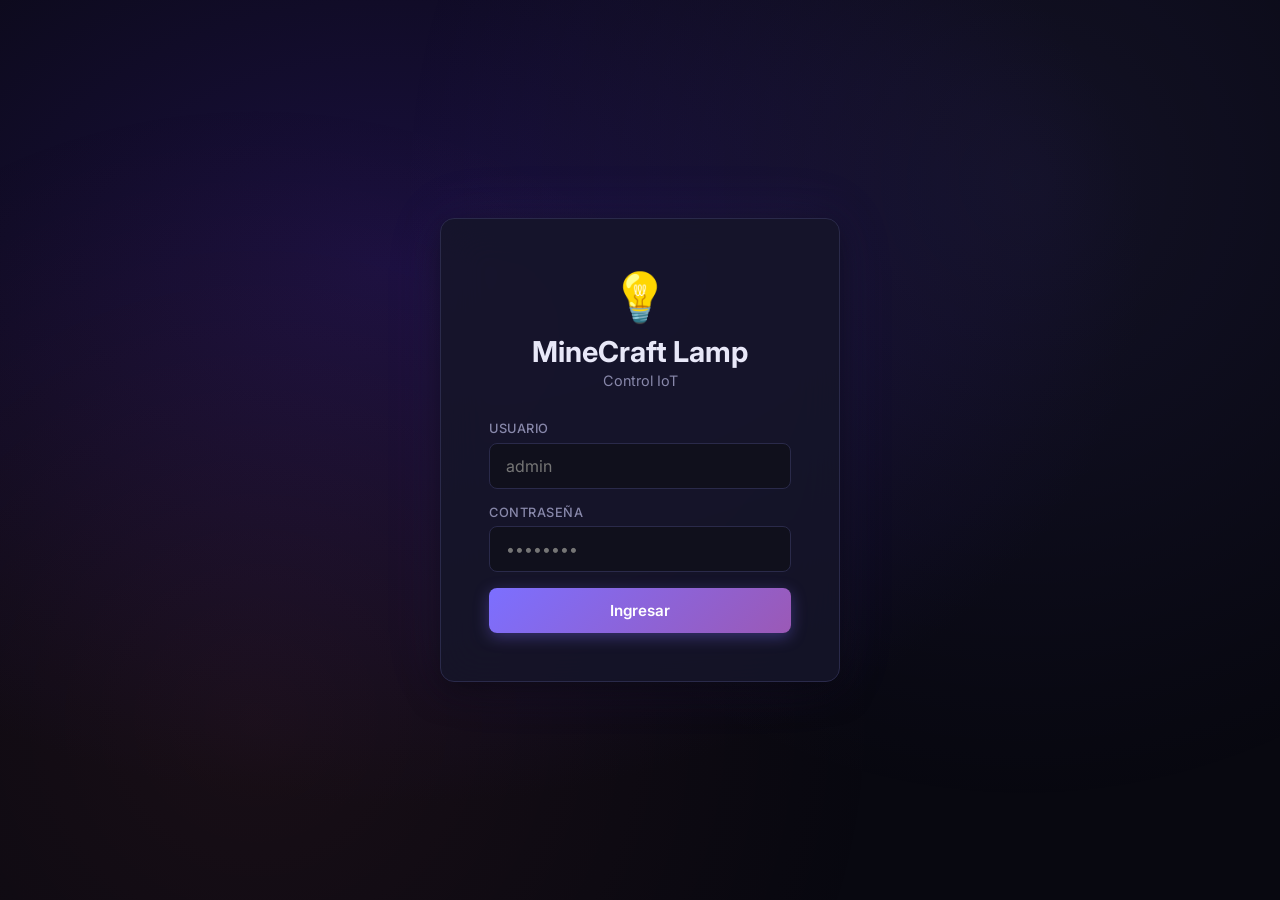
==== webapp/index.html @ 1961a870 "feat: initial commit - MineCraft Lamp v10 IoT system" ====
<!DOCTYPE html>
<html lang="es">
<head>
  <meta charset="UTF-8"/>
  <meta name="viewport" content="width=device-width, initial-scale=1.0, maximum-scale=1.0"/>
  <title>MineCraft Lamp — Control IoT</title>
  <meta name="description" content="Panel de control para lámparas IoT WiFi basadas en ESP32 con NeoPixel, PIR y RTC."/>
  <link rel="preconnect" href="https://fonts.googleapis.com"/>
  <link rel="stylesheet" href="https://fonts.googleapis.com/css2?family=Inter:wght@300;400;500;600;700&display=swap"/>
  <link rel="stylesheet" href="style.css"/>
</head>
<body>
  <!-- ── Notificación global ── -->
  <div id="toast" class="toast" aria-live="polite"></div>

  <!-- ── Vista: Login ── -->
  <div id="view-login" class="view active">
    <div class="login-bg"></div>
    <div class="login-card glass">
      <div class="login-logo">
        <div class="lamp-icon">💡</div>
        <h1>MineCraft Lamp</h1>
        <p class="subtitle">Control IoT</p>
      </div>
      <form id="form-login" autocomplete="off">
        <div class="field">
          <label for="login-user">Usuario</label>
          <input id="login-user" type="text" placeholder="admin" autocomplete="username" required/>
        </div>
        <div class="field">
          <label for="login-pass">Contraseña</label>
          <input id="login-pass" type="password" placeholder="••••••••" autocomplete="current-password" required/>
        </div>
        <div id="login-error" class="error-msg hidden"></div>
        <button id="btn-login" type="submit" class="btn btn-primary btn-full">
          <span class="btn-text">Ingresar</span>
          <span class="btn-spinner hidden">⟳</span>
        </button>
      </form>
    </div>
  </div>

  <!-- ── Vista: Lista de dispositivos ── -->
  <div id="view-devices" class="view">
    <header class="app-header">
      <h2>Mis Lámparas</h2>
      <div class="header-actions">
        <button id="btn-refresh" class="icon-btn" title="Actualizar">⟳</button>
        <button id="btn-logout" class="icon-btn" title="Salir">⏻</button>
      </div>
    </header>
    <main class="main-content">
      <div id="devices-loading" class="loading-state">
        <div class="spinner"></div><p>Cargando dispositivos…</p>
      </div>
      <div id="devices-empty" class="empty-state hidden">
        <div class="empty-icon">📡</div>
        <p>Sin dispositivos registrados.</p>
        <small>Enciende un ESP32 en la red bootstrap.</small>
      </div>
      <div id="devices-list" class="devices-grid"></div>
    </main>
  </div>

  <!-- ── Vista: Detalle dispositivo ── -->
  <div id="view-detail" class="view">
    <header class="app-header">
      <button id="btn-back" class="icon-btn">←</button>
      <h2 id="detail-title">Dispositivo</h2>
      <div id="detail-status-badge" class="status-badge">—</div>
    </header>
    <main class="main-content detail-main">

      <!-- Sección: Información ──────────────────────── -->
      <section class="card">
        <div class="card-header" data-toggle="info-body">
          <h3>📋 Información</h3><span class="toggle-icon">▼</span>
        </div>
        <div id="info-body" class="card-body">
          <div class="info-grid">
            <div class="info-item"><span class="info-label">MAC</span><span id="d-mac" class="info-value mono">—</span></div>
            <div class="info-item"><span class="info-label">Red WiFi</span><span id="d-ssid" class="info-value">—</span></div>
            <div class="info-item"><span class="info-label">Firmware</span><span id="d-fw" class="info-value mono">—</span></div>
            <div class="info-item"><span class="info-label">Último contacto</span><span id="d-lastseen" class="info-value">—</span></div>
            <div class="info-item"><span class="info-label">IP</span><span id="d-ip" class="info-value mono">—</span></div>
            <div class="info-item"><span class="info-label">Error WiFi</span><span id="d-wifierr" class="info-value text-warn">—</span></div>
          </div>
          <div id="d-offline-warn" class="warn-banner hidden">
            ⚠️ El dispositivo está offline. Seguirá operando localmente pero no registrará eventos.
          </div>
        </div>
      </section>

      <!-- Sección: WiFi ─────────────────────────────── -->
      <section class="card">
        <div class="card-header" data-toggle="wifi-body">
          <h3>📡 Configurar WiFi</h3><span class="toggle-icon">▼</span>
        </div>
        <div id="wifi-body" class="card-body">
          <div id="wifi-no-scan" class="info-msg hidden">Sin escaneo disponible. El dispositivo debe estar online.</div>
          <div id="wifi-scan-list" class="scan-list"></div>
          <div id="wifi-form" class="hidden">
            <div class="field">
              <label>Red seleccionada</label>
              <div id="selected-ssid" class="selected-network">—</div>
            </div>
            <div class="field">
              <label for="wifi-pass">Contraseña</label>
              <input id="wifi-pass" type="password" placeholder="Contraseña de la red"/>
            </div>
            <div id="wifi-status-msg" class="status-msg hidden"></div>
            <div class="btn-row">
              <button id="btn-wifi-cancel" class="btn btn-ghost">Cancelar</button>
              <button id="btn-wifi-save" class="btn btn-primary">Aplicar</button>
            </div>
          </div>
        </div>
      </section>

      <!-- Sección: Control manual ─────────────────── -->
      <section class="card">
        <div class="card-header" data-toggle="control-body">
          <h3>💡 Control Manual</h3><span class="toggle-icon">▼</span>
        </div>
        <div id="control-body" class="card-body">
          <div class="control-row">
            <span class="control-label">Encendido</span>
            <label class="toggle-switch">
              <input id="ctrl-power" type="checkbox"/>
              <span class="slider"></span>
            </label>
          </div>
          <div class="field">
            <label for="ctrl-color">Color</label>
            <div class="color-row">
              <input id="ctrl-color" type="color" value="#ffffff" class="color-picker"/>
              <span id="ctrl-color-hex" class="color-hex">#FFFFFF</span>
            </div>
          </div>
          <button id="btn-control-save" class="btn btn-primary btn-full">Guardar control</button>
        </div>
      </section>

      <!-- Sección: Movimiento PIR ─────────────────── -->
      <section class="card">
        <div class="card-header" data-toggle="motion-body">
          <h3>👁️ Reacción al Movimiento</h3><span class="toggle-icon">▼</span>
        </div>
        <div id="motion-body" class="card-body">
          <div class="radio-group">
            <label class="radio-option">
              <input type="radio" name="motion-mode" value="BLINK" id="motion-blink"/>
              <span class="radio-label">Parpadear (BLINK)</span>
            </label>
            <label class="radio-option">
              <input type="radio" name="motion-mode" value="NO_BLINK" id="motion-noblink" checked/>
              <span class="radio-label">Sin efecto (NO_BLINK)</span>
            </label>
          </div>
          <div id="blink-seconds-row" class="field hidden">
            <label for="motion-secs">Segundos de parpadeo</label>
            <input id="motion-secs" type="number" min="1" max="60" value="5" placeholder="ej. 5"/>
          </div>
          <button id="btn-motion-save" class="btn btn-primary btn-full">Guardar movimiento</button>
        </div>
      </section>

      <!-- Sección: Horario ────────────────────────── -->
      <section class="card">
        <div class="card-header" data-toggle="sched-body">
          <h3>🕐 Programación Horaria</h3><span class="toggle-icon">▼</span>
        </div>
        <div id="sched-body" class="card-body">
          <div class="control-row">
            <span class="control-label">Horario activo</span>
            <label class="toggle-switch">
              <input id="sched-enabled" type="checkbox"/>
              <span class="slider"></span>
            </label>
          </div>
          <div id="sched-fields" class="hidden">
            <div class="time-row">
              <div class="field">
                <label for="sched-start">Hora inicio</label>
                <input id="sched-start" type="time"/>
              </div>
              <div class="field">
                <label for="sched-end">Hora fin</label>
                <input id="sched-end" type="time"/>
              </div>
            </div>
            <div class="field">
              <label for="sched-color">Color programado</label>
              <div class="color-row">
                <input id="sched-color" type="color" value="#ff6b00" class="color-picker"/>
                <span id="sched-color-hex" class="color-hex">#FF6B00</span>
              </div>
            </div>
          </div>
          <div id="sched-summary" class="sched-summary hidden"></div>
          <button id="btn-sched-save" class="btn btn-primary btn-full">Guardar horario</button>
        </div>
      </section>

      <!-- Sección: Últimos eventos ─────────────────── -->
      <section class="card">
        <div class="card-header" data-toggle="logs-body">
          <h3>📊 Últimos Eventos</h3><span class="toggle-icon">▼</span>
        </div>
        <div id="logs-body" class="card-body collapsed">
          <button id="btn-load-logs" class="btn btn-ghost btn-full">Cargar eventos</button>
          <div id="logs-list" class="logs-list hidden"></div>
        </div>
      </section>

    </main>
  </div>

  <script src="config.js"></script>
  <script src="api.js"></script>
  <script src="app.js"></script>
</body>
</html>
---- webapp/style.css ----
/* ============================================================
   style.css — Diseño dark mobile-first premium
   IoT Lámpara WiFi v10
   ============================================================ */

/* ── Variables ─────────────────────────────────────────────── */
:root {
  --bg:         #080810;
  --surface:    #10101c;
  --card:       #16162a;
  --card-hover: #1e1e38;
  --border:     #2a2a4a;
  --primary:    #7c6fff;
  --primary-glow:#7c6fff44;
  --accent:     #ff6b6b;
  --online:     #00d4aa;
  --offline:    #ff4757;
  --warn:       #ffa502;
  --text:       #e8e8f8;
  --muted:      #8888aa;
  --radius:     14px;
  --radius-sm:  8px;
  --shadow:     0 8px 32px rgba(0,0,0,0.5);
  --transition: 0.2s ease;
  --font:       'Inter', -apple-system, sans-serif;
}

/* ── Reset & Base ───────────────────────────────────────────── */
*, *::before, *::after { box-sizing: border-box; margin: 0; padding: 0; }
html { font-size: 16px; -webkit-text-size-adjust: 100%; }
body {
  font-family: var(--font);
  background:  var(--bg);
  color:       var(--text);
  min-height:  100dvh;
  overflow-x:  hidden;
}
input, button, select { font-family: inherit; font-size: 1rem; }
a { color: var(--primary); }

/* ── Vistas SPA ─────────────────────────────────────────────── */
.view { display: none; min-height: 100dvh; flex-direction: column; }
.view.active { display: flex; }

/* ── Login ──────────────────────────────────────────────────── */
#view-login {
  align-items: center; justify-content: center;
  padding: 1.5rem;
  background: radial-gradient(ellipse at 30% 30%, #1a1040 0%, var(--bg) 60%);
}
.login-bg {
  position: fixed; inset: 0; z-index: 0;
  background:
    radial-gradient(circle at 80% 20%, #7c6fff18 0%, transparent 50%),
    radial-gradient(circle at 20% 80%, #ff6b6b12 0%, transparent 50%);
  pointer-events: none;
}
.login-card {
  position: relative; z-index: 1;
  width: 100%; max-width: 400px;
  padding: 2.5rem 2rem;
  border-radius: var(--radius);
}
.glass {
  background: rgba(22, 22, 42, 0.85);
  border: 1px solid var(--border);
  backdrop-filter: blur(20px);
  box-shadow: var(--shadow), 0 0 60px rgba(124,111,255,0.1);
}
.login-logo { text-align: center; margin-bottom: 2rem; }
.lamp-icon { font-size: 3rem; animation: pulse-glow 3s ease-in-out infinite; }
@keyframes pulse-glow {
  0%,100% { filter: drop-shadow(0 0 8px rgba(255,200,0,0.4)); }
  50%      { filter: drop-shadow(0 0 20px rgba(255,200,0,0.8)); }
}
.login-logo h1 { font-size: 1.8rem; font-weight: 700; margin-top: .5rem; }
.login-logo .subtitle { color: var(--muted); font-size: .9rem; margin-top: .2rem; }

/* ── Header ─────────────────────────────────────────────────── */
.app-header {
  display: flex; align-items: center; gap: .75rem;
  padding: 1rem 1.25rem;
  background: rgba(16,16,28,0.95);
  border-bottom: 1px solid var(--border);
  position: sticky; top: 0; z-index: 100;
  backdrop-filter: blur(10px);
}
.app-header h2 { flex: 1; font-size: 1.15rem; font-weight: 600; }
.header-actions { display: flex; gap: .5rem; }

/* ── Main content ───────────────────────────────────────────── */
.main-content { padding: 1rem; flex: 1; max-width: 680px; margin: 0 auto; width: 100%; }
.detail-main   { display: flex; flex-direction: column; gap: .75rem; padding-bottom: 2rem; }

/* ── Campos de formulario ───────────────────────────────────── */
.field { margin-bottom: 1rem; }
.field label { display: block; font-size: .8rem; font-weight: 500; color: var(--muted); margin-bottom: .4rem; text-transform: uppercase; letter-spacing: .04em; }
input[type="text"], input[type="password"], input[type="number"], input[type="time"] {
  width: 100%; padding: .75rem 1rem;
  background: var(--surface); border: 1px solid var(--border);
  border-radius: var(--radius-sm); color: var(--text);
  transition: border-color var(--transition), box-shadow var(--transition);
}
input:focus {
  outline: none; border-color: var(--primary);
  box-shadow: 0 0 0 3px var(--primary-glow);
}

/* ── Color picker ───────────────────────────────────────────── */
.color-row { display: flex; align-items: center; gap: .75rem; }
input[type="color"].color-picker {
  width: 3rem; height: 3rem; padding: .25rem;
  border-radius: var(--radius-sm); border: 1px solid var(--border);
  background: var(--surface); cursor: pointer;
}
.color-hex { font-family: monospace; color: var(--muted); font-size: .9rem; }

/* ── Botones ────────────────────────────────────────────────── */
.btn {
  display: inline-flex; align-items: center; justify-content: center; gap: .5rem;
  padding: .8rem 1.5rem; border-radius: var(--radius-sm);
  font-weight: 600; font-size: .95rem; cursor: pointer;
  border: none; transition: all var(--transition);
}
.btn-primary {
  background: linear-gradient(135deg, var(--primary), #9b59b6);
  color: #fff; box-shadow: 0 4px 15px rgba(124,111,255,0.35);
}
.btn-primary:hover { transform: translateY(-1px); box-shadow: 0 6px 20px rgba(124,111,255,0.5); }
.btn-primary:active { transform: translateY(0); }
.btn-ghost { background: transparent; color: var(--muted); border: 1px solid var(--border); }
.btn-ghost:hover { background: var(--card); color: var(--text); }
.btn-full { width: 100%; }
.btn-row  { display: flex; gap: .5rem; }
.btn-row .btn { flex: 1; }
.btn:disabled { opacity: .5; cursor: not-allowed; transform: none !important; }

.icon-btn {
  width: 2.25rem; height: 2.25rem; border-radius: 50%;
  background: var(--card); border: 1px solid var(--border);
  color: var(--text); cursor: pointer; font-size: 1.1rem;
  display: inline-flex; align-items: center; justify-content: center;
  transition: all var(--transition);
}
.icon-btn:hover { background: var(--card-hover); border-color: var(--primary); }

/* ── Toggle switch ──────────────────────────────────────────── */
.toggle-switch { position: relative; display: inline-block; width: 3rem; height: 1.6rem; }
.toggle-switch input { opacity: 0; width: 0; height: 0; }
.slider {
  position: absolute; inset: 0; background: var(--border);
  border-radius: 2rem; cursor: pointer; transition: background var(--transition);
}
.slider::before {
  content: ''; position: absolute;
  width: 1.2rem; height: 1.2rem; left: .2rem; top: .2rem;
  background: #fff; border-radius: 50%;
  transition: transform var(--transition);
}
.toggle-switch input:checked + .slider { background: var(--primary); }
.toggle-switch input:checked + .slider::before { transform: translateX(1.4rem); }
.control-row { display: flex; align-items: center; justify-content: space-between; margin-bottom: 1rem; }
.control-label { font-weight: 500; }

/* ── Cards ──────────────────────────────────────────────────── */
.card {
  background: var(--card); border: 1px solid var(--border);
  border-radius: var(--radius); overflow: hidden;
  transition: box-shadow var(--transition);
}
.card:hover { box-shadow: 0 4px 20px rgba(124,111,255,0.08); }
.card-header {
  display: flex; align-items: center; justify-content: space-between;
  padding: 1rem 1.25rem; cursor: pointer;
  user-select: none;
  transition: background var(--transition);
}
.card-header:hover { background: var(--card-hover); }
.card-header h3 { font-size: 1rem; font-weight: 600; }
.toggle-icon { color: var(--muted); transition: transform var(--transition); font-size: .8rem; }
.card-header.open .toggle-icon { transform: rotate(180deg); }
.card-body { padding: 1.25rem; border-top: 1px solid var(--border); }
.card-body.collapsed { display: none; }

/* ── Device grid (lista) ────────────────────────────────────── */
.devices-grid { display: flex; flex-direction: column; gap: .75rem; }
.device-card {
  background: var(--card); border: 1px solid var(--border);
  border-radius: var(--radius); padding: 1.25rem;
  cursor: pointer; transition: all var(--transition);
  display: flex; align-items: center; gap: 1rem;
}
.device-card:hover { background: var(--card-hover); border-color: var(--primary); transform: translateY(-1px); box-shadow: 0 4px 20px rgba(124,111,255,0.12); }
.device-led {
  width: 2.5rem; height: 2.5rem; border-radius: 50%;
  display: flex; align-items: center; justify-content: center; font-size: 1.2rem;
  flex-shrink: 0;
}
.device-led.on  { background: rgba(255,200,0,0.2); box-shadow: 0 0 12px rgba(255,200,0,0.5); }
.device-led.off { background: rgba(136,136,170,0.1); }
.device-info { flex: 1; min-width: 0; }
.device-name { font-weight: 600; font-size: 1rem; white-space: nowrap; overflow: hidden; text-overflow: ellipsis; }
.device-mac  { font-family: monospace; font-size: .75rem; color: var(--muted); margin-top: .15rem; }
.device-meta { font-size: .8rem; color: var(--muted); margin-top: .2rem; }

/* ── Status badges ──────────────────────────────────────────── */
.status-badge, .status-pill {
  display: inline-flex; align-items: center; gap: .35rem;
  padding: .3rem .75rem; border-radius: 2rem; font-size: .78rem; font-weight: 600;
}
.status-badge.online, .status-pill.online { background: rgba(0,212,170,0.15); color: var(--online); }
.status-badge.offline,.status-pill.offline{ background: rgba(255,71,87,0.15);  color: var(--offline); }
.status-badge.pending                      { background: rgba(255,165,2,0.15);  color: var(--warn); }
.status-badge::before, .status-pill::before { content: '●'; }

/* ── Info grid (detalle) ────────────────────────────────────── */
.info-grid { display: grid; grid-template-columns: repeat(2, 1fr); gap: .75rem; }
.info-item { display: flex; flex-direction: column; gap: .25rem; }
.info-label { font-size: .72rem; text-transform: uppercase; letter-spacing: .04em; color: var(--muted); font-weight: 500; }
.info-value { font-size: .9rem; word-break: break-all; }
.info-value.mono { font-family: monospace; }
.text-warn { color: var(--warn); }

/* ── Warn banner ────────────────────────────────────────────── */
.warn-banner {
  margin-top: .75rem; padding: .75rem 1rem;
  background: rgba(255,165,2,0.1); border: 1px solid rgba(255,165,2,0.3);
  border-radius: var(--radius-sm); font-size: .85rem; color: var(--warn);
}

/* ── WiFi scan list ─────────────────────────────────────────── */
.scan-list { display: flex; flex-direction: column; gap: .5rem; margin-bottom: .75rem; }
.scan-item {
  display: flex; align-items: center; gap: .75rem; padding: .75rem 1rem;
  background: var(--surface); border: 1px solid var(--border); border-radius: var(--radius-sm);
  cursor: pointer; transition: all var(--transition);
}
.scan-item:hover, .scan-item.selected { background: var(--card-hover); border-color: var(--primary); }
.scan-item.selected { box-shadow: inset 3px 0 0 var(--primary); }
.scan-ssid  { flex: 1; font-weight: 500; font-size: .95rem; }
.scan-rssi  { font-size: .8rem; color: var(--muted); white-space: nowrap; }
.signal-bars { display: flex; align-items: flex-end; gap: 2px; height: 16px; }
.signal-bar  { width: 4px; background: var(--border); border-radius: 2px; }
.signal-bar.lit { background: var(--primary); }

/* ── Radio options ──────────────────────────────────────────── */
.radio-group { display: flex; flex-direction: column; gap: .5rem; margin-bottom: 1rem; }
.radio-option { display: flex; align-items: center; gap: .75rem; padding: .75rem 1rem; background: var(--surface); border: 1px solid var(--border); border-radius: var(--radius-sm); cursor: pointer; transition: all var(--transition); }
.radio-option:hover { border-color: var(--primary); background: var(--card-hover); }
.radio-option input[type="radio"] { accent-color: var(--primary); width: 1rem; height: 1rem; }

/* ── Time row ───────────────────────────────────────────────── */
.time-row { display: grid; grid-template-columns: 1fr 1fr; gap: .75rem; }

/* ── Schedule summary ───────────────────────────────────────── */
.sched-summary {
  margin-bottom: 1rem; padding: .75rem 1rem;
  background: rgba(124,111,255,0.1); border: 1px solid rgba(124,111,255,0.3);
  border-radius: var(--radius-sm); font-size: .85rem; color: var(--primary);
}

/* ── Status messages ────────────────────────────────────────── */
.status-msg { padding: .6rem .9rem; border-radius: var(--radius-sm); font-size: .85rem; margin-bottom: .75rem; }
.status-msg.success { background: rgba(0,212,170,0.12); color: var(--online); border: 1px solid rgba(0,212,170,0.3); }
.status-msg.error   { background: rgba(255,71,87,0.12);  color: var(--offline); border: 1px solid rgba(255,71,87,0.3); }
.status-msg.pending { background: rgba(255,165,2,0.12);  color: var(--warn);    border: 1px solid rgba(255,165,2,0.3); }
.info-msg { padding: .6rem .9rem; border-radius: var(--radius-sm); background: var(--surface); color: var(--muted); font-size: .85rem; }
.error-msg { padding: .6rem .9rem; border-radius: var(--radius-sm); background: rgba(255,71,87,0.12); color: var(--offline); border: 1px solid rgba(255,71,87,0.3); font-size: .85rem; margin-bottom: .75rem; }

/* ── Logs ───────────────────────────────────────────────────── */
.logs-list { display: flex; flex-direction: column; gap: .4rem; margin-top: .75rem; }
.log-item {
  display: flex; gap: .75rem; align-items: flex-start;
  padding: .6rem .9rem; background: var(--surface);
  border-radius: var(--radius-sm); border-left: 3px solid var(--border);
  font-size: .82rem;
}
.log-item.MOTION_DETECTED  { border-left-color: var(--warn);    }
.log-item.DEVICE_ONLINE    { border-left-color: var(--online);  }
.log-item.DEVICE_OFFLINE   { border-left-color: var(--offline); }
.log-item.WIFI_CONNECTED   { border-left-color: var(--online);  }
.log-item.WIFI_FAILED      { border-left-color: var(--offline); }
.log-item.WATCHDOG_RESTART { border-left-color: var(--accent);  }
.log-ts    { color: var(--muted); white-space: nowrap; font-family: monospace; font-size: .78rem; }
.log-type  { font-weight: 600; }
.log-value { color: var(--muted); }

/* ── Selected network ───────────────────────────────────────── */
.selected-network {
  padding: .5rem .75rem; background: var(--surface);
  border: 1px solid var(--border); border-radius: var(--radius-sm);
  font-family: monospace; font-size: .9rem;
}

/* ── States ─────────────────────────────────────────────────── */
.loading-state, .empty-state {
  display: flex; flex-direction: column; align-items: center; justify-content: center;
  gap: .75rem; padding: 4rem 1.5rem; color: var(--muted); text-align: center;
}
.empty-icon { font-size: 3rem; }
.spinner {
  width: 2rem; height: 2rem; border: 3px solid var(--border);
  border-top-color: var(--primary); border-radius: 50%;
  animation: spin 0.7s linear infinite;
}
@keyframes spin { to { transform: rotate(360deg); } }

/* ── Toast ──────────────────────────────────────────────────── */
.toast {
  position: fixed; bottom: 1.5rem; left: 50%; transform: translateX(-50%) translateY(120%);
  background: var(--card); border: 1px solid var(--border);
  color: var(--text); padding: .75rem 1.5rem; border-radius: 2rem;
  font-size: .9rem; font-weight: 500; white-space: nowrap;
  box-shadow: var(--shadow); z-index: 1000;
  transition: transform 0.3s ease, opacity 0.3s ease; opacity: 0;
}
.toast.show { transform: translateX(-50%) translateY(0); opacity: 1; }
.toast.success { border-color: rgba(0,212,170,0.5); color: var(--online); }
.toast.error   { border-color: rgba(255,71,87,0.5);  color: var(--offline); }

/* ── Utilities ──────────────────────────────────────────────── */
.hidden { display: none !important; }
.mono   { font-family: monospace; }
.btn-spinner { animation: spin 0.7s linear infinite; display: inline-block; }

/* ── Responsive extras ──────────────────────────────────────── */
@media (max-width: 400px) {
  .info-grid  { grid-template-columns: 1fr; }
  .time-row   { grid-template-columns: 1fr; }
}
@media (min-width: 600px) {
  .login-card { padding: 3rem; }
  .app-header { padding: 1rem 2rem; }
  .main-content { padding: 1.25rem 2rem; }
}
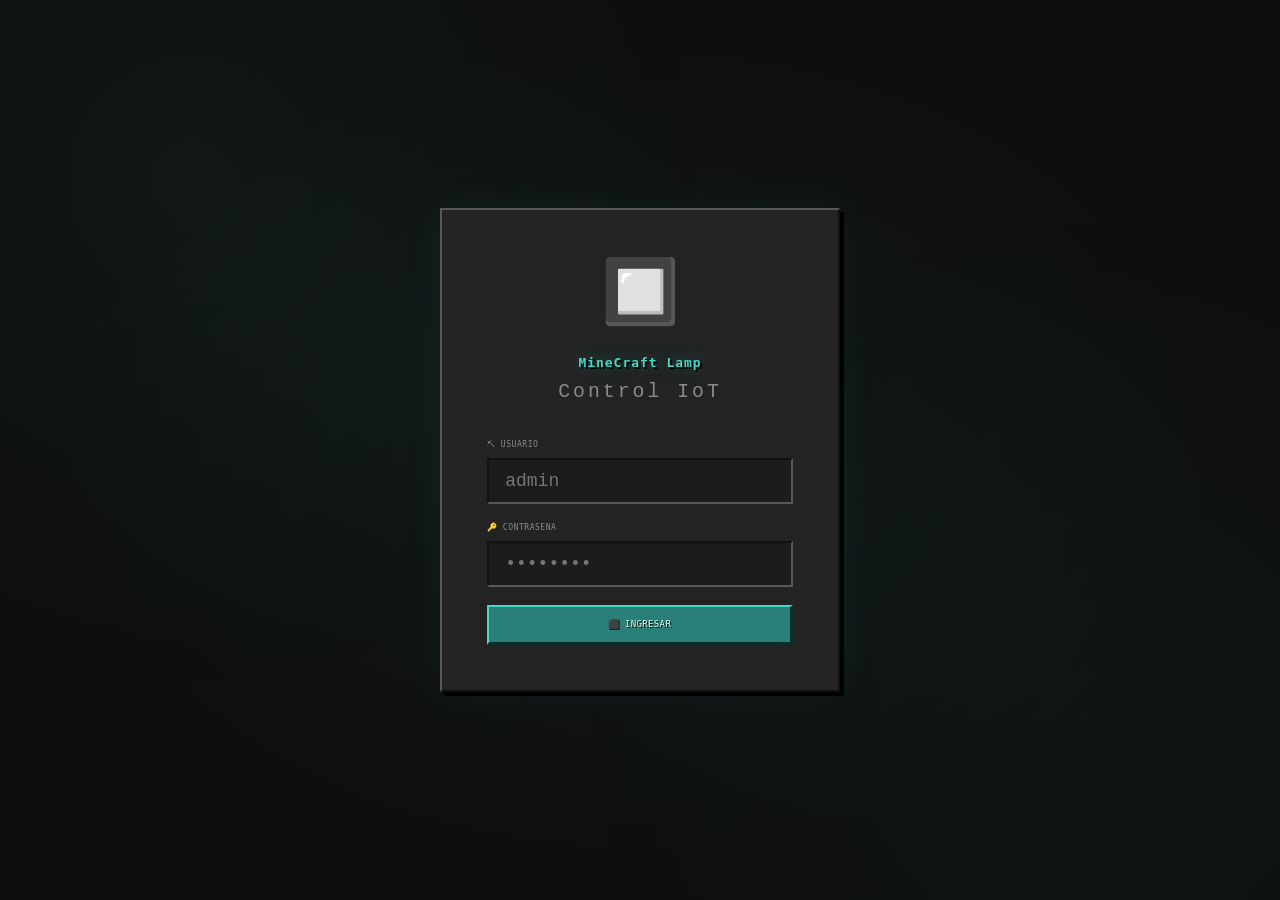
==== commit 3afe31e1: "feat(webapp): authentic Minecraft UI v2 - Minecraftia font, MC inventory panels, 3D raised borders, " ====
--- a/webapp/index.html
+++ b/webapp/index.html
@@ -5,56 +5,56 @@
   <meta name="viewport" content="width=device-width, initial-scale=1.0, maximum-scale=1.0"/>
   <title>MineCraft Lamp — Control IoT</title>
   <meta name="description" content="Panel de control para lámparas IoT WiFi basadas en ESP32 con NeoPixel, PIR y RTC."/>
-  <link rel="preconnect" href="https://fonts.googleapis.com"/>
-  <link rel="stylesheet" href="https://fonts.googleapis.com/css2?family=Inter:wght@300;400;500;600;700&display=swap"/>
+  <link rel="preconnect" href="https://fonts.cdnfonts.com"/>
+  <link href="https://fonts.cdnfonts.com/css/minecraftia" rel="stylesheet"/>
   <link rel="stylesheet" href="style.css"/>
 </head>
 <body>
-  <!-- ── Notificación global ── -->
+  <!-- Notificación global -->
   <div id="toast" class="toast" aria-live="polite"></div>
 
-  <!-- ── Vista: Login ── -->
+  <!-- Vista: Login -->
   <div id="view-login" class="view active">
     <div class="login-bg"></div>
     <div class="login-card glass">
       <div class="login-logo">
-        <div class="lamp-icon">💡</div>
+        <div class="lamp-icon">🔲</div>
         <h1>MineCraft Lamp</h1>
         <p class="subtitle">Control IoT</p>
       </div>
       <form id="form-login" autocomplete="off">
         <div class="field">
-          <label for="login-user">Usuario</label>
+          <label for="login-user">⛏ USUARIO</label>
           <input id="login-user" type="text" placeholder="admin" autocomplete="username" required/>
         </div>
         <div class="field">
-          <label for="login-pass">Contraseña</label>
+          <label for="login-pass">🔑 CONTRASENA</label>
           <input id="login-pass" type="password" placeholder="••••••••" autocomplete="current-password" required/>
         </div>
         <div id="login-error" class="error-msg hidden"></div>
         <button id="btn-login" type="submit" class="btn btn-primary btn-full">
-          <span class="btn-text">Ingresar</span>
+          <span class="btn-text">⬛ INGRESAR</span>
           <span class="btn-spinner hidden">⟳</span>
         </button>
       </form>
     </div>
   </div>
 
-  <!-- ── Vista: Lista de dispositivos ── -->
+  <!-- Vista: Lista de dispositivos -->
   <div id="view-devices" class="view">
     <header class="app-header">
-      <h2>Mis Lámparas</h2>
+      <h2>⛏ MIS LAMPARAS</h2>
       <div class="header-actions">
-        <button id="btn-refresh" class="icon-btn" title="Actualizar">⟳</button>
-        <button id="btn-logout" class="icon-btn" title="Salir">⏻</button>
+        <button id="btn-refresh" class="icon-btn" title="Actualizar">🔄</button>
+        <button id="btn-logout" class="icon-btn" title="Salir">❌</button>
       </div>
     </header>
     <main class="main-content">
       <div id="devices-loading" class="loading-state">
-        <div class="spinner"></div><p>Cargando dispositivos…</p>
+        <div class="spinner"></div><p>Cargando dispositivos...</p>
       </div>
       <div id="devices-empty" class="empty-state hidden">
-        <div class="empty-icon">📡</div>
+        <div class="empty-icon">🔲</div>
         <p>Sin dispositivos registrados.</p>
         <small>Enciende un ESP32 en la red bootstrap.</small>
       </div>
@@ -62,39 +62,39 @@
     </main>
   </div>
 
-  <!-- ── Vista: Detalle dispositivo ── -->
+  <!-- Vista: Detalle dispositivo -->
   <div id="view-detail" class="view">
     <header class="app-header">
-      <button id="btn-back" class="icon-btn">←</button>
+      <button id="btn-back" class="icon-btn">◀</button>
       <h2 id="detail-title">Dispositivo</h2>
       <div id="detail-status-badge" class="status-badge">—</div>
     </header>
     <main class="main-content detail-main">
 
-      <!-- Sección: Información ──────────────────────── -->
+      <!-- Sección: Información -->
       <section class="card">
         <div class="card-header" data-toggle="info-body">
-          <h3>📋 Información</h3><span class="toggle-icon">▼</span>
+          <h3>📋 INFORMACION</h3><span class="toggle-icon">▼</span>
         </div>
         <div id="info-body" class="card-body">
           <div class="info-grid">
             <div class="info-item"><span class="info-label">MAC</span><span id="d-mac" class="info-value mono">—</span></div>
             <div class="info-item"><span class="info-label">Red WiFi</span><span id="d-ssid" class="info-value">—</span></div>
             <div class="info-item"><span class="info-label">Firmware</span><span id="d-fw" class="info-value mono">—</span></div>
-            <div class="info-item"><span class="info-label">Último contacto</span><span id="d-lastseen" class="info-value">—</span></div>
+            <div class="info-item"><span class="info-label">Ultimo contacto</span><span id="d-lastseen" class="info-value">—</span></div>
             <div class="info-item"><span class="info-label">IP</span><span id="d-ip" class="info-value mono">—</span></div>
             <div class="info-item"><span class="info-label">Error WiFi</span><span id="d-wifierr" class="info-value text-warn">—</span></div>
           </div>
           <div id="d-offline-warn" class="warn-banner hidden">
-            ⚠️ El dispositivo está offline. Seguirá operando localmente pero no registrará eventos.
-          </div>
-        </div>
-      </section>
-
-      <!-- Sección: WiFi ─────────────────────────────── -->
+            ⚠ El dispositivo esta offline. Seguira operando localmente pero no registrara eventos.
+          </div>
+        </div>
+      </section>
+
+      <!-- Sección: WiFi -->
       <section class="card">
         <div class="card-header" data-toggle="wifi-body">
-          <h3>📡 Configurar WiFi</h3><span class="toggle-icon">▼</span>
+          <h3>📡 CONFIGURAR WIFI</h3><span class="toggle-icon">▼</span>
         </div>
         <div id="wifi-body" class="card-body">
           <div id="wifi-no-scan" class="info-msg hidden">Sin escaneo disponible. El dispositivo debe estar online.</div>
@@ -105,46 +105,50 @@
               <div id="selected-ssid" class="selected-network">—</div>
             </div>
             <div class="field">
-              <label for="wifi-pass">Contraseña</label>
-              <input id="wifi-pass" type="password" placeholder="Contraseña de la red"/>
+              <label for="wifi-pass">🔑 CONTRASENA</label>
+              <input id="wifi-pass" type="password" placeholder="Contrasena de la red"/>
             </div>
             <div id="wifi-status-msg" class="status-msg hidden"></div>
             <div class="btn-row">
-              <button id="btn-wifi-cancel" class="btn btn-ghost">Cancelar</button>
-              <button id="btn-wifi-save" class="btn btn-primary">Aplicar</button>
-            </div>
-          </div>
-        </div>
-      </section>
-
-      <!-- Sección: Control manual ─────────────────── -->
+              <button id="btn-wifi-cancel" class="btn btn-ghost">CANCELAR</button>
+              <button id="btn-wifi-save" class="btn btn-primary">APLICAR</button>
+            </div>
+          </div>
+        </div>
+      </section>
+
+      <!-- Sección: Control manual -->
       <section class="card">
         <div class="card-header" data-toggle="control-body">
-          <h3>💡 Control Manual</h3><span class="toggle-icon">▼</span>
+          <h3>🔲 CONTROL MANUAL</h3><span class="toggle-icon">▼</span>
         </div>
         <div id="control-body" class="card-body">
           <div class="control-row">
-            <span class="control-label">Encendido</span>
+            <span class="control-label">⬛ Encendido</span>
             <label class="toggle-switch">
               <input id="ctrl-power" type="checkbox"/>
               <span class="slider"></span>
             </label>
           </div>
           <div class="field">
-            <label for="ctrl-color">Color</label>
+            <label for="ctrl-color">🎨 COLOR</label>
             <div class="color-row">
               <input id="ctrl-color" type="color" value="#ffffff" class="color-picker"/>
               <span id="ctrl-color-hex" class="color-hex">#FFFFFF</span>
             </div>
           </div>
-          <button id="btn-control-save" class="btn btn-primary btn-full">Guardar control</button>
-        </div>
-      </section>
-
-      <!-- Sección: Movimiento PIR ─────────────────── -->
+          <div class="field">
+            <label for="ctrl-brightness">☀ INTENSIDAD: <span id="ctrl-bri-val">78%</span></label>
+            <input id="ctrl-brightness" type="range" min="0" max="255" value="200" class="range-slider"/>
+          </div>
+          <button id="btn-control-save" class="btn btn-primary btn-full">⬛ GUARDAR CONTROL</button>
+        </div>
+      </section>
+
+      <!-- Sección: Movimiento PIR -->
       <section class="card">
         <div class="card-header" data-toggle="motion-body">
-          <h3>👁️ Reacción al Movimiento</h3><span class="toggle-icon">▼</span>
+          <h3>👁 REACCION AL MOVIMIENTO</h3><span class="toggle-icon">▼</span>
         </div>
         <div id="motion-body" class="card-body">
           <div class="radio-group">
@@ -158,21 +162,21 @@
             </label>
           </div>
           <div id="blink-seconds-row" class="field hidden">
-            <label for="motion-secs">Segundos de parpadeo</label>
+            <label for="motion-secs">⏱ SEGUNDOS DE PARPADEO</label>
             <input id="motion-secs" type="number" min="1" max="60" value="5" placeholder="ej. 5"/>
           </div>
-          <button id="btn-motion-save" class="btn btn-primary btn-full">Guardar movimiento</button>
-        </div>
-      </section>
-
-      <!-- Sección: Horario ────────────────────────── -->
+          <button id="btn-motion-save" class="btn btn-primary btn-full">⬛ GUARDAR MOVIMIENTO</button>
+        </div>
+      </section>
+
+      <!-- Sección: Horario -->
       <section class="card">
         <div class="card-header" data-toggle="sched-body">
-          <h3>🕐 Programación Horaria</h3><span class="toggle-icon">▼</span>
+          <h3>🕐 PROGRAMACION HORARIA</h3><span class="toggle-icon">▼</span>
         </div>
         <div id="sched-body" class="card-body">
           <div class="control-row">
-            <span class="control-label">Horario activo</span>
+            <span class="control-label">⬛ Horario activo</span>
             <label class="toggle-switch">
               <input id="sched-enabled" type="checkbox"/>
               <span class="slider"></span>
@@ -181,34 +185,38 @@
           <div id="sched-fields" class="hidden">
             <div class="time-row">
               <div class="field">
-                <label for="sched-start">Hora inicio</label>
+                <label for="sched-start">⏱ HORA INICIO</label>
                 <input id="sched-start" type="time"/>
               </div>
               <div class="field">
-                <label for="sched-end">Hora fin</label>
+                <label for="sched-end">⏱ HORA FIN</label>
                 <input id="sched-end" type="time"/>
               </div>
             </div>
             <div class="field">
-              <label for="sched-color">Color programado</label>
+              <label for="sched-color">🎨 COLOR PROGRAMADO</label>
               <div class="color-row">
                 <input id="sched-color" type="color" value="#ff6b00" class="color-picker"/>
                 <span id="sched-color-hex" class="color-hex">#FF6B00</span>
               </div>
             </div>
+            <div class="field">
+              <label for="sched-brightness">☀ INTENSIDAD HORARIA: <span id="sched-bri-val">78%</span></label>
+              <input id="sched-brightness" type="range" min="0" max="255" value="200" class="range-slider"/>
+            </div>
           </div>
           <div id="sched-summary" class="sched-summary hidden"></div>
-          <button id="btn-sched-save" class="btn btn-primary btn-full">Guardar horario</button>
-        </div>
-      </section>
-
-      <!-- Sección: Últimos eventos ─────────────────── -->
+          <button id="btn-sched-save" class="btn btn-primary btn-full">⬛ GUARDAR HORARIO</button>
+        </div>
+      </section>
+
+      <!-- Sección: Últimos eventos -->
       <section class="card">
         <div class="card-header" data-toggle="logs-body">
-          <h3>📊 Últimos Eventos</h3><span class="toggle-icon">▼</span>
+          <h3>📊 ULTIMOS EVENTOS</h3><span class="toggle-icon">▼</span>
         </div>
         <div id="logs-body" class="card-body collapsed">
-          <button id="btn-load-logs" class="btn btn-ghost btn-full">Cargar eventos</button>
+          <button id="btn-load-logs" class="btn btn-ghost btn-full">⬛ CARGAR EVENTOS</button>
           <div id="logs-list" class="logs-list hidden"></div>
         </div>
       </section>
--- a/webapp/style.css
+++ b/webapp/style.css
@@ -1,279 +1,428 @@
 /* ============================================================
-   style.css — Diseño dark mobile-first premium
+   style.css — Diseño Minecraft IoT Lamp
    IoT Lámpara WiFi v10
    ============================================================ */
 
-/* ── Variables ─────────────────────────────────────────────── */
+/* ── Minecraft Variables ────────────────────────────────── */
 :root {
-  --bg:         #080810;
-  --surface:    #10101c;
-  --card:       #16162a;
-  --card-hover: #1e1e38;
-  --border:     #2a2a4a;
-  --primary:    #7c6fff;
-  --primary-glow:#7c6fff44;
-  --accent:     #ff6b6b;
-  --online:     #00d4aa;
-  --offline:    #ff4757;
-  --warn:       #ffa502;
-  --text:       #e8e8f8;
-  --muted:      #8888aa;
-  --radius:     14px;
-  --radius-sm:  8px;
-  --shadow:     0 8px 32px rgba(0,0,0,0.5);
-  --transition: 0.2s ease;
-  --font:       'Inter', -apple-system, sans-serif;
-}
-
-/* ── Reset & Base ───────────────────────────────────────────── */
+  --bg:           #0e0e0e;
+  --surface:      #1c1c1c;
+  --card:         #232323;
+  --card-hover:   #2c2c2c;
+  --border:       #3c3c3c;
+  --border-hi:    #585858;
+
+  /* Diamond ore teal — matches the lamp glow */
+  --primary:      #45d9c7;
+  --primary-dim:  #2a8079;
+  --primary-glow: rgba(69, 217, 199, 0.22);
+  --primary-dark: rgba(69, 217, 199, 0.07);
+
+  --online:  #44dd33;
+  --offline: #ee3333;
+  --warn:    #f0a800;
+  --accent:  #dd7700;
+
+  --text:    #f0ede4;
+  --muted:   #8a8a8a;
+
+  --radius:    0px;
+  --radius-sm: 0px;
+  --shadow:    3px 3px 0 rgba(0,0,0,0.85);
+  --transition: 0.12s ease;
+
+  --font:       'VT323', 'Courier New', monospace;
+  --font-pixel: 'Press Start 2P', monospace;
+}
+
+/* ── Reset & Base ───────────────────────────────────────── */
 *, *::before, *::after { box-sizing: border-box; margin: 0; padding: 0; }
-html { font-size: 16px; -webkit-text-size-adjust: 100%; }
+html { font-size: 18px; -webkit-text-size-adjust: 100%; }
 body {
   font-family: var(--font);
   background:  var(--bg);
   color:       var(--text);
   min-height:  100dvh;
   overflow-x:  hidden;
-}
-input, button, select { font-family: inherit; font-size: 1rem; }
+  /* Subtle pixel grid — stone texture */
+  background-image:
+    repeating-linear-gradient(0deg,  transparent, transparent 19px, rgba(255,255,255,0.018) 19px, rgba(255,255,255,0.018) 20px),
+    repeating-linear-gradient(90deg, transparent, transparent 19px, rgba(255,255,255,0.018) 19px, rgba(255,255,255,0.018) 20px);
+}
+input, button, select { font-family: var(--font); font-size: 1rem; }
 a { color: var(--primary); }
 
-/* ── Vistas SPA ─────────────────────────────────────────────── */
+/* ── Views SPA ──────────────────────────────────────────── */
 .view { display: none; min-height: 100dvh; flex-direction: column; }
 .view.active { display: flex; }
 
-/* ── Login ──────────────────────────────────────────────────── */
+/* ── Login ──────────────────────────────────────────────── */
 #view-login {
   align-items: center; justify-content: center;
   padding: 1.5rem;
-  background: radial-gradient(ellipse at 30% 30%, #1a1040 0%, var(--bg) 60%);
+  background: radial-gradient(ellipse at center, rgba(69,217,199,0.06) 0%, transparent 65%), var(--bg);
 }
 .login-bg {
   position: fixed; inset: 0; z-index: 0;
   background:
-    radial-gradient(circle at 80% 20%, #7c6fff18 0%, transparent 50%),
-    radial-gradient(circle at 20% 80%, #ff6b6b12 0%, transparent 50%);
+    radial-gradient(circle at 15% 20%, rgba(69,217,199,0.05) 0%, transparent 40%),
+    radial-gradient(circle at 85% 80%, rgba(69,217,199,0.04) 0%, transparent 40%);
   pointer-events: none;
 }
 .login-card {
   position: relative; z-index: 1;
   width: 100%; max-width: 400px;
-  padding: 2.5rem 2rem;
-  border-radius: var(--radius);
-}
-.glass {
-  background: rgba(22, 22, 42, 0.85);
-  border: 1px solid var(--border);
-  backdrop-filter: blur(20px);
-  box-shadow: var(--shadow), 0 0 60px rgba(124,111,255,0.1);
-}
+  padding: 2rem 1.75rem;
+  background: var(--card);
+  border-top:  2px solid var(--border-hi);
+  border-left: 2px solid var(--border-hi);
+  border-bottom: 2px solid #111;
+  border-right:  2px solid #111;
+  box-shadow: 4px 4px 0 rgba(0,0,0,0.9), 0 0 40px rgba(69,217,199,0.06);
+}
+
 .login-logo { text-align: center; margin-bottom: 2rem; }
-.lamp-icon { font-size: 3rem; animation: pulse-glow 3s ease-in-out infinite; }
-@keyframes pulse-glow {
-  0%,100% { filter: drop-shadow(0 0 8px rgba(255,200,0,0.4)); }
-  50%      { filter: drop-shadow(0 0 20px rgba(255,200,0,0.8)); }
-}
-.login-logo h1 { font-size: 1.8rem; font-weight: 700; margin-top: .5rem; }
-.login-logo .subtitle { color: var(--muted); font-size: .9rem; margin-top: .2rem; }
-
-/* ── Header ─────────────────────────────────────────────────── */
+.lamp-icon {
+  font-size: 3.5rem; display: block;
+  animation: ore-pulse 2.5s ease-in-out infinite;
+}
+@keyframes ore-pulse {
+  0%,100% { filter: drop-shadow(0 0 8px  rgba(69,217,199,0.5)); transform: scale(1);    }
+  50%      { filter: drop-shadow(0 0 26px rgba(69,217,199,1.0)); transform: scale(1.06); }
+}
+.login-logo h1 {
+  font-family: var(--font-pixel);
+  font-size: 0.72rem;
+  line-height: 2;
+  margin-top: 1rem;
+  color: var(--primary);
+  text-shadow: 2px 2px 0 rgba(0,0,0,0.9), 0 0 20px rgba(69,217,199,0.45);
+  letter-spacing: 1px;
+}
+.login-logo .subtitle {
+  color: var(--muted); font-size: 1.1rem;
+  margin-top: .3rem; letter-spacing: 3px;
+}
+
+/* ── Header ─────────────────────────────────────────────── */
 .app-header {
   display: flex; align-items: center; gap: .75rem;
-  padding: 1rem 1.25rem;
-  background: rgba(16,16,28,0.95);
-  border-bottom: 1px solid var(--border);
+  padding: .7rem 1.25rem;
+  background: #191919;
+  border-bottom: 3px solid #000;
   position: sticky; top: 0; z-index: 100;
-  backdrop-filter: blur(10px);
-}
-.app-header h2 { flex: 1; font-size: 1.15rem; font-weight: 600; }
-.header-actions { display: flex; gap: .5rem; }
-
-/* ── Main content ───────────────────────────────────────────── */
-.main-content { padding: 1rem; flex: 1; max-width: 680px; margin: 0 auto; width: 100%; }
-.detail-main   { display: flex; flex-direction: column; gap: .75rem; padding-bottom: 2rem; }
-
-/* ── Campos de formulario ───────────────────────────────────── */
+  box-shadow: 0 3px 0 rgba(69,217,199,0.12), 0 6px 14px rgba(0,0,0,0.7);
+}
+.app-header h2 {
+  flex: 1;
+  font-family: var(--font-pixel);
+  font-size: .55rem;
+  color: var(--primary);
+  text-shadow: 1px 1px 0 rgba(0,0,0,0.9), 0 0 12px rgba(69,217,199,0.4);
+  letter-spacing: 1px;
+}
+.header-actions { display: flex; gap: .5rem; align-items: center; }
+
+/* ── Main content ───────────────────────────────────────── */
+.main-content { padding: .75rem; flex: 1; max-width: 680px; margin: 0 auto; width: 100%; }
+.detail-main  { display: flex; flex-direction: column; gap: .6rem; padding-bottom: 2rem; }
+
+/* ── Form fields ────────────────────────────────────────── */
 .field { margin-bottom: 1rem; }
-.field label { display: block; font-size: .8rem; font-weight: 500; color: var(--muted); margin-bottom: .4rem; text-transform: uppercase; letter-spacing: .04em; }
-input[type="text"], input[type="password"], input[type="number"], input[type="time"] {
-  width: 100%; padding: .75rem 1rem;
-  background: var(--surface); border: 1px solid var(--border);
-  border-radius: var(--radius-sm); color: var(--text);
+.field label {
+  display: block;
+  font-family: var(--font-pixel);
+  font-size: .45rem;
+  color: var(--muted);
+  margin-bottom: .5rem;
+  letter-spacing: .06em;
+  text-transform: uppercase;
+}
+input[type="text"],
+input[type="password"],
+input[type="number"],
+input[type="time"] {
+  width: 100%; padding: .6rem .9rem;
+  background: var(--surface);
+  border-top:  2px solid #111;
+  border-left: 2px solid #111;
+  border-bottom: 2px solid var(--border-hi);
+  border-right:  2px solid var(--border-hi);
+  color: var(--text);
+  font-family: var(--font); font-size: 1rem;
   transition: border-color var(--transition), box-shadow var(--transition);
 }
 input:focus {
-  outline: none; border-color: var(--primary);
-  box-shadow: 0 0 0 3px var(--primary-glow);
-}
-
-/* ── Color picker ───────────────────────────────────────────── */
+  outline: none;
+  border-color: var(--primary);
+  box-shadow: 0 0 0 2px var(--primary-glow);
+}
+
+/* ── Color picker ───────────────────────────────────────── */
 .color-row { display: flex; align-items: center; gap: .75rem; }
 input[type="color"].color-picker {
-  width: 3rem; height: 3rem; padding: .25rem;
-  border-radius: var(--radius-sm); border: 1px solid var(--border);
-  background: var(--surface); cursor: pointer;
-}
-.color-hex { font-family: monospace; color: var(--muted); font-size: .9rem; }
-
-/* ── Botones ────────────────────────────────────────────────── */
+  width: 3rem; height: 2.6rem; padding: .2rem;
+  border: 2px solid var(--border); background: var(--surface);
+  cursor: pointer;
+}
+.color-hex { font-family: monospace; color: var(--muted); font-size: 1rem; }
+
+/* ── Range slider ───────────────────────────────────────── */
+input[type="range"].range-slider {
+  -webkit-appearance: none; appearance: none;
+  width: 100%; height: .5rem;
+  border: 1px solid var(--border);
+  background: linear-gradient(to right, var(--primary) var(--val, 78%), var(--surface) var(--val, 78%));
+  outline: none; cursor: pointer;
+}
+input[type="range"].range-slider::-webkit-slider-thumb {
+  -webkit-appearance: none; appearance: none;
+  width: 1.1rem; height: 1.5rem;
+  background: var(--primary);
+  border: none;
+  box-shadow: 2px 2px 0 rgba(0,0,0,0.8);
+  cursor: pointer;
+}
+input[type="range"].range-slider::-webkit-slider-thumb:hover { background: #77ffe8; }
+input[type="range"].range-slider::-moz-range-thumb {
+  width: 1.1rem; height: 1.5rem;
+  background: var(--primary); border: none; border-radius: 0;
+  box-shadow: 2px 2px 0 rgba(0,0,0,0.8); cursor: pointer;
+}
+
+/* ── Buttons ────────────────────────────────────────────── */
 .btn {
   display: inline-flex; align-items: center; justify-content: center; gap: .5rem;
-  padding: .8rem 1.5rem; border-radius: var(--radius-sm);
-  font-weight: 600; font-size: .95rem; cursor: pointer;
-  border: none; transition: all var(--transition);
+  padding: .7rem 1.5rem;
+  font-family: var(--font-pixel);
+  font-size: .5rem;
+  letter-spacing: .04em;
+  cursor: pointer; border: none;
+  transition: all var(--transition);
+  text-shadow: 1px 1px 0 rgba(0,0,0,0.9);
 }
 .btn-primary {
-  background: linear-gradient(135deg, var(--primary), #9b59b6);
-  color: #fff; box-shadow: 0 4px 15px rgba(124,111,255,0.35);
-}
-.btn-primary:hover { transform: translateY(-1px); box-shadow: 0 6px 20px rgba(124,111,255,0.5); }
-.btn-primary:active { transform: translateY(0); }
-.btn-ghost { background: transparent; color: var(--muted); border: 1px solid var(--border); }
-.btn-ghost:hover { background: var(--card); color: var(--text); }
+  background: var(--primary-dim);
+  color: #e0fff9;
+  border-top:  2px solid var(--primary);
+  border-left: 2px solid var(--primary);
+  border-bottom: 3px solid #0a2e2a;
+  border-right:  3px solid #0a2e2a;
+}
+.btn-primary:hover  { background: var(--primary); color: #000; transform: translateY(-1px); }
+.btn-primary:active {
+  transform: translateY(1px);
+  border-top:    3px solid #0a2e2a;
+  border-left:   3px solid #0a2e2a;
+  border-bottom: 2px solid var(--primary);
+  border-right:  2px solid var(--primary);
+}
+.btn-ghost { background: transparent; color: var(--muted); border: 2px solid var(--border); }
+.btn-ghost:hover { background: var(--card-hover); color: var(--text); border-color: var(--border-hi); }
 .btn-full { width: 100%; }
 .btn-row  { display: flex; gap: .5rem; }
 .btn-row .btn { flex: 1; }
-.btn:disabled { opacity: .5; cursor: not-allowed; transform: none !important; }
+.btn:disabled { opacity: .4; cursor: not-allowed; transform: none !important; }
 
 .icon-btn {
-  width: 2.25rem; height: 2.25rem; border-radius: 50%;
-  background: var(--card); border: 1px solid var(--border);
-  color: var(--text); cursor: pointer; font-size: 1.1rem;
+  width: 2.25rem; height: 2.25rem;
+  background: var(--surface);
+  border-top:  2px solid var(--border-hi);
+  border-left: 2px solid var(--border-hi);
+  border-bottom: 2px solid #111;
+  border-right:  2px solid #111;
+  color: var(--text); cursor: pointer;
+  font-size: .42rem;
+  font-family: var(--font-pixel);
   display: inline-flex; align-items: center; justify-content: center;
   transition: all var(--transition);
 }
-.icon-btn:hover { background: var(--card-hover); border-color: var(--primary); }
-
-/* ── Toggle switch ──────────────────────────────────────────── */
-.toggle-switch { position: relative; display: inline-block; width: 3rem; height: 1.6rem; }
+.icon-btn:hover { background: var(--card-hover); color: var(--primary); border-color: var(--primary); }
+
+/* ── Toggle switch (lever style) ───────────────────────── */
+.toggle-switch { position: relative; display: inline-block; width: 3.2rem; height: 1.6rem; }
 .toggle-switch input { opacity: 0; width: 0; height: 0; }
 .slider {
-  position: absolute; inset: 0; background: var(--border);
-  border-radius: 2rem; cursor: pointer; transition: background var(--transition);
+  position: absolute; inset: 0;
+  background: var(--surface);
+  border: 2px solid var(--border);
+  cursor: pointer; transition: background var(--transition);
 }
 .slider::before {
   content: ''; position: absolute;
-  width: 1.2rem; height: 1.2rem; left: .2rem; top: .2rem;
-  background: #fff; border-radius: 50%;
-  transition: transform var(--transition);
-}
-.toggle-switch input:checked + .slider { background: var(--primary); }
-.toggle-switch input:checked + .slider::before { transform: translateX(1.4rem); }
+  width: 1.1rem; height: 1.1rem;
+  left: .2rem; top: .2rem;
+  background: var(--muted);
+  transition: transform var(--transition), background var(--transition);
+}
+.toggle-switch input:checked + .slider { background: rgba(69,217,199,0.12); border-color: var(--primary); }
+.toggle-switch input:checked + .slider::before {
+  transform: translateX(1.5rem);
+  background: var(--primary);
+  box-shadow: 0 0 8px rgba(69,217,199,0.8);
+}
 .control-row { display: flex; align-items: center; justify-content: space-between; margin-bottom: 1rem; }
-.control-label { font-weight: 500; }
-
-/* ── Cards ──────────────────────────────────────────────────── */
+.control-label { font-size: 1.05rem; }
+
+/* ── Cards ──────────────────────────────────────────────── */
 .card {
-  background: var(--card); border: 1px solid var(--border);
-  border-radius: var(--radius); overflow: hidden;
-  transition: box-shadow var(--transition);
-}
-.card:hover { box-shadow: 0 4px 20px rgba(124,111,255,0.08); }
+  background: var(--card);
+  border-top:  2px solid var(--border-hi);
+  border-left: 2px solid var(--border-hi);
+  border-bottom: 2px solid #111;
+  border-right:  2px solid #111;
+  box-shadow: 3px 3px 0 rgba(0,0,0,0.8);
+  transition: box-shadow var(--transition), border-color var(--transition);
+}
+.card:hover {
+  box-shadow: 3px 3px 0 rgba(0,0,0,0.8), 0 0 28px var(--primary-dark);
+}
 .card-header {
   display: flex; align-items: center; justify-content: space-between;
-  padding: 1rem 1.25rem; cursor: pointer;
-  user-select: none;
+  padding: .75rem 1rem; cursor: pointer; user-select: none;
+  background: var(--surface);
+  border-bottom: 2px solid var(--border);
   transition: background var(--transition);
 }
 .card-header:hover { background: var(--card-hover); }
-.card-header h3 { font-size: 1rem; font-weight: 600; }
-.toggle-icon { color: var(--muted); transition: transform var(--transition); font-size: .8rem; }
-.card-header.open .toggle-icon { transform: rotate(180deg); }
-.card-body { padding: 1.25rem; border-top: 1px solid var(--border); }
+.card-header h3 {
+  font-family: var(--font-pixel);
+  font-size: .5rem;
+  text-shadow: 1px 1px 0 rgba(0,0,0,0.8);
+  letter-spacing: .04em;
+}
+.card-header.open h3 { color: var(--primary); }
+.toggle-icon { color: var(--muted); transition: transform var(--transition); font-size: .85rem; }
+.card-header.open .toggle-icon { transform: rotate(180deg); color: var(--primary); }
+.card-body { padding: 1rem; border-top: 1px solid var(--border); }
 .card-body.collapsed { display: none; }
 
-/* ── Device grid (lista) ────────────────────────────────────── */
-.devices-grid { display: flex; flex-direction: column; gap: .75rem; }
+/* ── Device grid ────────────────────────────────────────── */
+.devices-grid { display: flex; flex-direction: column; gap: .6rem; }
 .device-card {
-  background: var(--card); border: 1px solid var(--border);
-  border-radius: var(--radius); padding: 1.25rem;
+  background: var(--card);
+  border-top:  2px solid var(--border-hi);
+  border-left: 2px solid var(--border-hi);
+  border-bottom: 2px solid #111;
+  border-right:  2px solid #111;
+  box-shadow: 3px 3px 0 rgba(0,0,0,0.8);
+  padding: 1rem; cursor: pointer;
+  transition: all var(--transition);
+  display: flex; align-items: center; gap: 1rem;
+}
+.device-card:hover {
+  background: var(--card-hover);
+  border-color: var(--primary);
+  box-shadow: 3px 3px 0 var(--primary-dim), 0 0 20px var(--primary-dark);
+  transform: translateX(3px);
+}
+.device-led {
+  width: 2.5rem; height: 2.5rem;
+  display: flex; align-items: center; justify-content: center;
+  font-size: 1.4rem; flex-shrink: 0;
+}
+.device-led.on  { filter: drop-shadow(0 0 10px rgba(69,217,199,0.9)); }
+.device-led.off { opacity: .35; }
+.device-info { flex: 1; min-width: 0; }
+.device-name {
+  font-family: var(--font-pixel);
+  font-size: .55rem;
+  white-space: nowrap; overflow: hidden; text-overflow: ellipsis;
+  text-shadow: 1px 1px 0 rgba(0,0,0,0.8);
+  letter-spacing: .5px;
+}
+.device-mac  { font-family: monospace; font-size: .85rem; color: var(--muted); margin-top: .2rem; }
+.device-meta { font-size: .9rem; color: var(--muted); margin-top: .25rem; }
+
+/* ── Status badges ──────────────────────────────────────── */
+.status-badge, .status-pill {
+  display: inline-flex; align-items: center; gap: .3rem;
+  padding: .15rem .6rem;
+  font-family: var(--font-pixel);
+  font-size: .4rem;
+}
+.status-badge.online,  .status-pill.online  { background: rgba(68,221,51,0.1);  color: var(--online);  border-left: 3px solid var(--online);  }
+.status-badge.offline, .status-pill.offline { background: rgba(238,51,51,0.1);  color: var(--offline); border-left: 3px solid var(--offline); }
+.status-badge.pending                       { background: rgba(240,168,0,0.1);  color: var(--warn);    border-left: 3px solid var(--warn);    }
+.status-badge::before, .status-pill::before { content: '\25A0'; font-size: .55em; }
+
+/* ── Info grid ──────────────────────────────────────────── */
+.info-grid { display: grid; grid-template-columns: repeat(2, 1fr); gap: .75rem; }
+.info-item { display: flex; flex-direction: column; gap: .2rem; }
+.info-label {
+  font-family: var(--font-pixel);
+  font-size: .4rem;
+  text-transform: uppercase;
+  letter-spacing: .06em;
+  color: var(--primary);
+}
+.info-value { font-size: 1rem; word-break: break-all; color: var(--text); }
+.info-value.mono { font-family: monospace; font-size: .9rem; }
+.text-warn { color: var(--warn); }
+
+/* ── Warn banner ────────────────────────────────────────── */
+.warn-banner {
+  margin-top: .75rem; padding: .6rem .9rem;
+  background: rgba(240,168,0,0.08);
+  border-left: 4px solid var(--warn);
+  font-size: .95rem; color: var(--warn);
+}
+
+/* ── WiFi scan list ─────────────────────────────────────── */
+.scan-list { display: flex; flex-direction: column; gap: .4rem; margin-bottom: .75rem; }
+.scan-item {
+  display: flex; align-items: center; gap: .75rem; padding: .6rem .9rem;
+  background: var(--surface);
+  border: 2px solid var(--border);
+  border-top: 1px solid var(--border-hi);
   cursor: pointer; transition: all var(--transition);
-  display: flex; align-items: center; gap: 1rem;
-}
-.device-card:hover { background: var(--card-hover); border-color: var(--primary); transform: translateY(-1px); box-shadow: 0 4px 20px rgba(124,111,255,0.12); }
-.device-led {
-  width: 2.5rem; height: 2.5rem; border-radius: 50%;
-  display: flex; align-items: center; justify-content: center; font-size: 1.2rem;
-  flex-shrink: 0;
-}
-.device-led.on  { background: rgba(255,200,0,0.2); box-shadow: 0 0 12px rgba(255,200,0,0.5); }
-.device-led.off { background: rgba(136,136,170,0.1); }
-.device-info { flex: 1; min-width: 0; }
-.device-name { font-weight: 600; font-size: 1rem; white-space: nowrap; overflow: hidden; text-overflow: ellipsis; }
-.device-mac  { font-family: monospace; font-size: .75rem; color: var(--muted); margin-top: .15rem; }
-.device-meta { font-size: .8rem; color: var(--muted); margin-top: .2rem; }
-
-/* ── Status badges ──────────────────────────────────────────── */
-.status-badge, .status-pill {
-  display: inline-flex; align-items: center; gap: .35rem;
-  padding: .3rem .75rem; border-radius: 2rem; font-size: .78rem; font-weight: 600;
-}
-.status-badge.online, .status-pill.online { background: rgba(0,212,170,0.15); color: var(--online); }
-.status-badge.offline,.status-pill.offline{ background: rgba(255,71,87,0.15);  color: var(--offline); }
-.status-badge.pending                      { background: rgba(255,165,2,0.15);  color: var(--warn); }
-.status-badge::before, .status-pill::before { content: '●'; }
-
-/* ── Info grid (detalle) ────────────────────────────────────── */
-.info-grid { display: grid; grid-template-columns: repeat(2, 1fr); gap: .75rem; }
-.info-item { display: flex; flex-direction: column; gap: .25rem; }
-.info-label { font-size: .72rem; text-transform: uppercase; letter-spacing: .04em; color: var(--muted); font-weight: 500; }
-.info-value { font-size: .9rem; word-break: break-all; }
-.info-value.mono { font-family: monospace; }
-.text-warn { color: var(--warn); }
-
-/* ── Warn banner ────────────────────────────────────────────── */
-.warn-banner {
-  margin-top: .75rem; padding: .75rem 1rem;
-  background: rgba(255,165,2,0.1); border: 1px solid rgba(255,165,2,0.3);
-  border-radius: var(--radius-sm); font-size: .85rem; color: var(--warn);
-}
-
-/* ── WiFi scan list ─────────────────────────────────────────── */
-.scan-list { display: flex; flex-direction: column; gap: .5rem; margin-bottom: .75rem; }
-.scan-item {
-  display: flex; align-items: center; gap: .75rem; padding: .75rem 1rem;
-  background: var(--surface); border: 1px solid var(--border); border-radius: var(--radius-sm);
+}
+.scan-item:hover, .scan-item.selected { background: var(--card-hover); border-color: var(--primary); }
+.scan-item.selected { border-left: 4px solid var(--primary); }
+.scan-ssid { flex: 1; font-size: 1.05rem; }
+.scan-rssi { font-size: .9rem; color: var(--muted); white-space: nowrap; font-family: monospace; }
+.signal-bars { display: flex; align-items: flex-end; gap: 2px; height: 16px; }
+.signal-bar  { width: 4px; background: var(--border); }
+.signal-bar.lit { background: var(--primary); }
+
+/* ── Radio options ──────────────────────────────────────── */
+.radio-group { display: flex; flex-direction: column; gap: .4rem; margin-bottom: 1rem; }
+.radio-option {
+  display: flex; align-items: center; gap: .75rem; padding: .6rem .9rem;
+  background: var(--surface);
+  border: 2px solid var(--border);
+  border-top: 1px solid var(--border-hi);
   cursor: pointer; transition: all var(--transition);
 }
-.scan-item:hover, .scan-item.selected { background: var(--card-hover); border-color: var(--primary); }
-.scan-item.selected { box-shadow: inset 3px 0 0 var(--primary); }
-.scan-ssid  { flex: 1; font-weight: 500; font-size: .95rem; }
-.scan-rssi  { font-size: .8rem; color: var(--muted); white-space: nowrap; }
-.signal-bars { display: flex; align-items: flex-end; gap: 2px; height: 16px; }
-.signal-bar  { width: 4px; background: var(--border); border-radius: 2px; }
-.signal-bar.lit { background: var(--primary); }
-
-/* ── Radio options ──────────────────────────────────────────── */
-.radio-group { display: flex; flex-direction: column; gap: .5rem; margin-bottom: 1rem; }
-.radio-option { display: flex; align-items: center; gap: .75rem; padding: .75rem 1rem; background: var(--surface); border: 1px solid var(--border); border-radius: var(--radius-sm); cursor: pointer; transition: all var(--transition); }
 .radio-option:hover { border-color: var(--primary); background: var(--card-hover); }
 .radio-option input[type="radio"] { accent-color: var(--primary); width: 1rem; height: 1rem; }
 
-/* ── Time row ───────────────────────────────────────────────── */
+/* ── Time row ───────────────────────────────────────────── */
 .time-row { display: grid; grid-template-columns: 1fr 1fr; gap: .75rem; }
 
-/* ── Schedule summary ───────────────────────────────────────── */
+/* ── Schedule summary ───────────────────────────────────── */
 .sched-summary {
-  margin-bottom: 1rem; padding: .75rem 1rem;
-  background: rgba(124,111,255,0.1); border: 1px solid rgba(124,111,255,0.3);
-  border-radius: var(--radius-sm); font-size: .85rem; color: var(--primary);
-}
-
-/* ── Status messages ────────────────────────────────────────── */
-.status-msg { padding: .6rem .9rem; border-radius: var(--radius-sm); font-size: .85rem; margin-bottom: .75rem; }
-.status-msg.success { background: rgba(0,212,170,0.12); color: var(--online); border: 1px solid rgba(0,212,170,0.3); }
-.status-msg.error   { background: rgba(255,71,87,0.12);  color: var(--offline); border: 1px solid rgba(255,71,87,0.3); }
-.status-msg.pending { background: rgba(255,165,2,0.12);  color: var(--warn);    border: 1px solid rgba(255,165,2,0.3); }
-.info-msg { padding: .6rem .9rem; border-radius: var(--radius-sm); background: var(--surface); color: var(--muted); font-size: .85rem; }
-.error-msg { padding: .6rem .9rem; border-radius: var(--radius-sm); background: rgba(255,71,87,0.12); color: var(--offline); border: 1px solid rgba(255,71,87,0.3); font-size: .85rem; margin-bottom: .75rem; }
-
-/* ── Logs ───────────────────────────────────────────────────── */
-.logs-list { display: flex; flex-direction: column; gap: .4rem; margin-top: .75rem; }
+  margin-bottom: 1rem; padding: .6rem .9rem;
+  background: var(--primary-dark);
+  border-left: 4px solid var(--primary);
+  font-size: 1rem; color: var(--primary);
+  letter-spacing: .5px;
+}
+
+/* ── Status messages ────────────────────────────────────── */
+.status-msg { padding: .5rem .8rem; font-size: .95rem; margin-bottom: .75rem; }
+.status-msg.success { background: rgba(68,221,51,0.08);  color: var(--online);  border-left: 4px solid var(--online);  }
+.status-msg.error   { background: rgba(238,51,51,0.08);  color: var(--offline); border-left: 4px solid var(--offline); }
+.status-msg.pending { background: rgba(240,168,0,0.08);  color: var(--warn);    border-left: 4px solid var(--warn);    }
+.info-msg   { padding: .5rem .8rem; background: var(--surface); color: var(--muted); font-size: .95rem; }
+.error-msg  { padding: .5rem .8rem; background: rgba(238,51,51,0.08); color: var(--offline); border-left: 4px solid var(--offline); font-size: .95rem; margin-bottom: .75rem; }
+
+/* ── Logs ───────────────────────────────────────────────── */
+.logs-list { display: flex; flex-direction: column; gap: .35rem; margin-top: .75rem; }
 .log-item {
   display: flex; gap: .75rem; align-items: flex-start;
-  padding: .6rem .9rem; background: var(--surface);
-  border-radius: var(--radius-sm); border-left: 3px solid var(--border);
-  font-size: .82rem;
+  padding: .5rem .8rem; background: var(--surface);
+  border-left: 3px solid var(--border); font-size: .95rem;
 }
 .log-item.MOTION_DETECTED  { border-left-color: var(--warn);    }
 .log-item.DEVICE_ONLINE    { border-left-color: var(--online);  }
@@ -281,55 +430,63 @@
 .log-item.WIFI_CONNECTED   { border-left-color: var(--online);  }
 .log-item.WIFI_FAILED      { border-left-color: var(--offline); }
 .log-item.WATCHDOG_RESTART { border-left-color: var(--accent);  }
-.log-ts    { color: var(--muted); white-space: nowrap; font-family: monospace; font-size: .78rem; }
-.log-type  { font-weight: 600; }
+.log-ts    { color: var(--muted); white-space: nowrap; font-family: monospace; font-size: .85rem; }
+.log-type  { font-weight: 600; color: var(--text); }
 .log-value { color: var(--muted); }
 
-/* ── Selected network ───────────────────────────────────────── */
+/* ── Selected network ───────────────────────────────────── */
 .selected-network {
   padding: .5rem .75rem; background: var(--surface);
-  border: 1px solid var(--border); border-radius: var(--radius-sm);
-  font-family: monospace; font-size: .9rem;
-}
-
-/* ── States ─────────────────────────────────────────────────── */
+  border: 2px solid var(--primary); color: var(--primary);
+  font-family: monospace; font-size: .95rem;
+}
+
+/* ── Loading / Empty states ─────────────────────────────── */
 .loading-state, .empty-state {
   display: flex; flex-direction: column; align-items: center; justify-content: center;
   gap: .75rem; padding: 4rem 1.5rem; color: var(--muted); text-align: center;
 }
 .empty-icon { font-size: 3rem; }
 .spinner {
-  width: 2rem; height: 2rem; border: 3px solid var(--border);
-  border-top-color: var(--primary); border-radius: 50%;
-  animation: spin 0.7s linear infinite;
+  width: 2rem; height: 2rem;
+  border: 3px solid var(--border); border-top-color: var(--primary);
+  border-radius: 0;
+  animation: spin 0.6s linear infinite;
 }
 @keyframes spin { to { transform: rotate(360deg); } }
 
-/* ── Toast ──────────────────────────────────────────────────── */
+/* ── Toast ──────────────────────────────────────────────── */
 .toast {
-  position: fixed; bottom: 1.5rem; left: 50%; transform: translateX(-50%) translateY(120%);
-  background: var(--card); border: 1px solid var(--border);
-  color: var(--text); padding: .75rem 1.5rem; border-radius: 2rem;
-  font-size: .9rem; font-weight: 500; white-space: nowrap;
-  box-shadow: var(--shadow); z-index: 1000;
-  transition: transform 0.3s ease, opacity 0.3s ease; opacity: 0;
-}
-.toast.show { transform: translateX(-50%) translateY(0); opacity: 1; }
-.toast.success { border-color: rgba(0,212,170,0.5); color: var(--online); }
-.toast.error   { border-color: rgba(255,71,87,0.5);  color: var(--offline); }
-
-/* ── Utilities ──────────────────────────────────────────────── */
+  position: fixed; bottom: 1.5rem; left: 50%;
+  transform: translateX(-50%) translateY(120%);
+  background: var(--card);
+  border-top:  2px solid var(--border-hi);
+  border-left: 2px solid var(--border-hi);
+  border-bottom: 2px solid #111;
+  border-right:  2px solid #111;
+  box-shadow: 3px 3px 0 rgba(0,0,0,0.9);
+  color: var(--text); padding: .65rem 1.5rem;
+  font-family: var(--font-pixel); font-size: .45rem;
+  letter-spacing: .04em; white-space: nowrap;
+  z-index: 1000;
+  transition: transform 0.25s ease, opacity 0.25s ease; opacity: 0;
+}
+.toast.show    { transform: translateX(-50%) translateY(0); opacity: 1; }
+.toast.success { border-top-color: var(--online);  color: var(--online);  }
+.toast.error   { border-top-color: var(--offline); color: var(--offline); }
+
+/* ── Utilities ──────────────────────────────────────────── */
 .hidden { display: none !important; }
 .mono   { font-family: monospace; }
-.btn-spinner { animation: spin 0.7s linear infinite; display: inline-block; }
-
-/* ── Responsive extras ──────────────────────────────────────── */
+.btn-spinner { animation: spin 0.6s linear infinite; display: inline-block; }
+
+/* ── Responsive ─────────────────────────────────────────── */
 @media (max-width: 400px) {
-  .info-grid  { grid-template-columns: 1fr; }
-  .time-row   { grid-template-columns: 1fr; }
+  .info-grid { grid-template-columns: 1fr; }
+  .time-row  { grid-template-columns: 1fr; }
 }
 @media (min-width: 600px) {
-  .login-card { padding: 3rem; }
-  .app-header { padding: 1rem 2rem; }
-  .main-content { padding: 1.25rem 2rem; }
-}
+  .login-card   { padding: 2.5rem; }
+  .app-header   { padding: .75rem 2rem; }
+  .main-content { padding: 1rem 2rem; }
+}
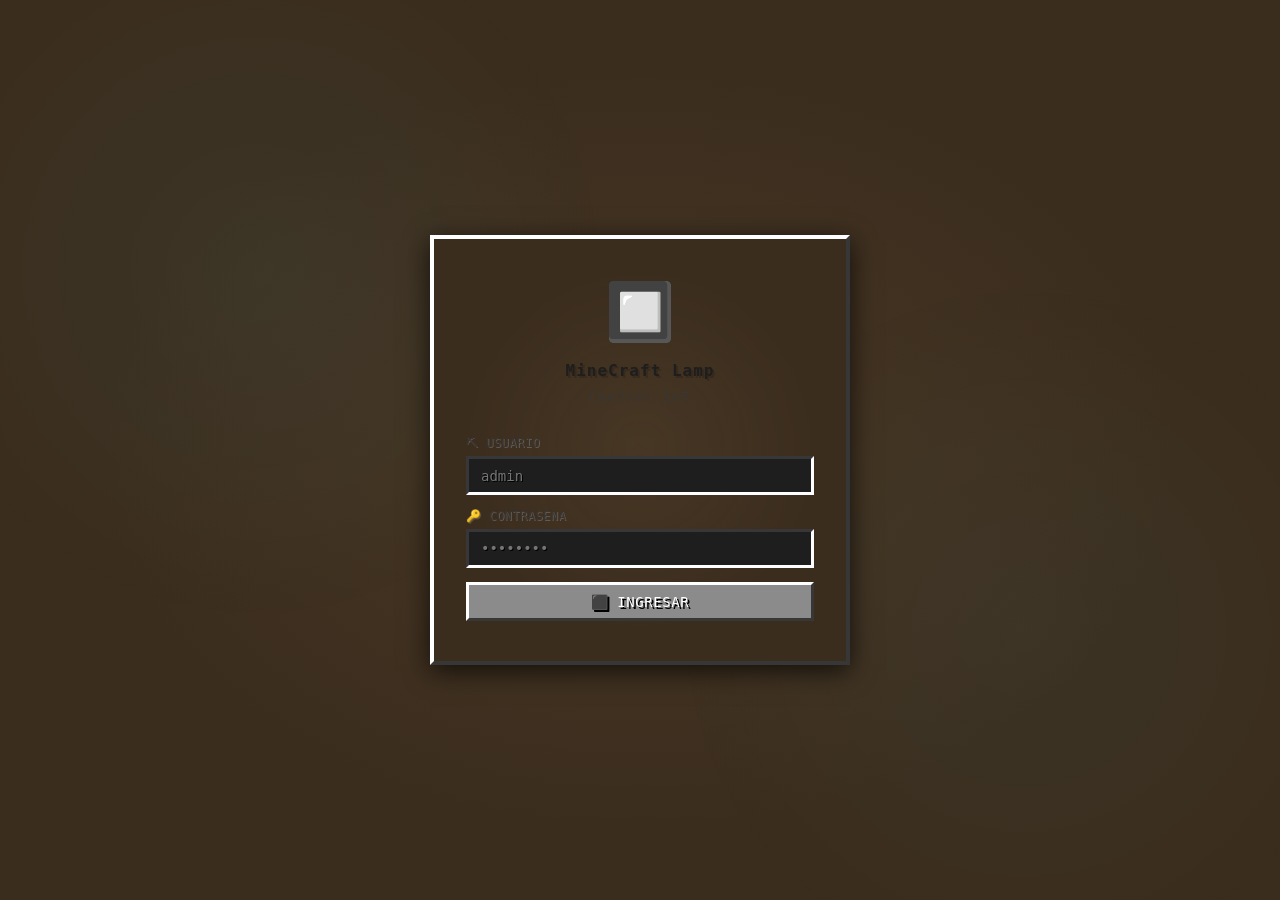
==== commit c1d676c3: "feat: WiFi config UX overhaul + 3-phase reconnection (FW v1.2.0)" ====
--- a/webapp/index.html
+++ b/webapp/index.html
@@ -97,22 +97,49 @@
           <h3>📡 CONFIGURAR WIFI</h3><span class="toggle-icon">▼</span>
         </div>
         <div id="wifi-body" class="card-body">
+          <!-- Current connection indicator -->
+          <div id="wifi-current" class="wifi-current-bar hidden">
+            <span class="wifi-current-label">CONECTADO A:</span>
+            <span id="wifi-current-ssid" class="wifi-current-ssid">—</span>
+          </div>
+          <!-- Loading state -->
+          <div id="wifi-loading" class="wifi-loading hidden">
+            <div class="spinner"></div><span>Cargando redes...</span>
+          </div>
           <div id="wifi-no-scan" class="info-msg hidden">Sin escaneo disponible. El dispositivo debe estar online.</div>
+          <!-- Scan timestamp -->
+          <div id="wifi-scan-ts" class="wifi-scan-ts hidden">
+            <span>📡 Escaneado:</span> <span id="wifi-scan-time">—</span>
+          </div>
           <div id="wifi-scan-list" class="scan-list"></div>
           <div id="wifi-form" class="hidden">
             <div class="field">
               <label>Red seleccionada</label>
               <div id="selected-ssid" class="selected-network">—</div>
             </div>
-            <div class="field">
+            <div id="wifi-pass-field" class="field">
               <label for="wifi-pass">🔑 CONTRASENA</label>
-              <input id="wifi-pass" type="password" placeholder="Contrasena de la red"/>
+              <div class="pass-input-row">
+                <input id="wifi-pass" type="password" placeholder="Contrasena de la red"/>
+                <button id="btn-wifi-eye" type="button" class="pass-toggle-btn" title="Mostrar/ocultar">👁</button>
+              </div>
             </div>
             <div id="wifi-status-msg" class="status-msg hidden"></div>
             <div class="btn-row">
               <button id="btn-wifi-cancel" class="btn btn-ghost">CANCELAR</button>
               <button id="btn-wifi-save" class="btn btn-primary">APLICAR</button>
             </div>
+          </div>
+          <!-- Connection progress indicator -->
+          <div id="wifi-connect-progress" class="wifi-connect-progress hidden">
+            <div class="progress-header">
+              <div class="spinner spinner-sm"></div>
+              <span id="wifi-progress-text">Esperando conexion del dispositivo...</span>
+            </div>
+            <div class="progress-bar-track">
+              <div id="wifi-progress-bar" class="progress-bar-fill"></div>
+            </div>
+            <div id="wifi-progress-result" class="wifi-progress-result hidden"></div>
           </div>
         </div>
       </section>
--- a/webapp/style.css
+++ b/webapp/style.css
@@ -1,492 +1,656 @@
 /* ============================================================
-   style.css — Diseño Minecraft IoT Lamp
-   IoT Lámpara WiFi v10
+   style.css - Authentic Minecraft UI Theme
+   IoT Lampara WiFi v10
    ============================================================ */
 
-/* ── Minecraft Variables ────────────────────────────────── */
+/* -- Minecraft Font ----------------------------------------- */
+@import url('https://fonts.cdnfonts.com/css/minecraftia');
+
+/* -- Minecraft Palette -------------------------------------- */
 :root {
-  --bg:           #0e0e0e;
-  --surface:      #1c1c1c;
-  --card:         #232323;
-  --card-hover:   #2c2c2c;
-  --border:       #3c3c3c;
-  --border-hi:    #585858;
-
-  /* Diamond ore teal — matches the lamp glow */
-  --primary:      #45d9c7;
-  --primary-dim:  #2a8079;
-  --primary-glow: rgba(69, 217, 199, 0.22);
-  --primary-dark: rgba(69, 217, 199, 0.07);
-
-  --online:  #44dd33;
-  --offline: #ee3333;
-  --warn:    #f0a800;
-  --accent:  #dd7700;
-
-  --text:    #f0ede4;
-  --muted:   #8a8a8a;
-
-  --radius:    0px;
-  --radius-sm: 0px;
-  --shadow:    3px 3px 0 rgba(0,0,0,0.85);
-  --transition: 0.12s ease;
-
-  --font:       'VT323', 'Courier New', monospace;
-  --font-pixel: 'Press Start 2P', monospace;
-}
-
-/* ── Reset & Base ───────────────────────────────────────── */
+  /* Core UI grays (from actual Minecraft GUI) */
+  --mc-dark:      #1e1e1e;
+  --mc-panel:     #c6c6c6;
+  --mc-panel-alt: #8b8b8b;
+  --mc-slot:      #8b8b8b;
+  --mc-border-hi: #ffffff;
+  --mc-border-lo: #373737;
+  --mc-border-mid:#555555;
+
+  /* Accent colors */
+  --mc-green:     #55ff55;
+  --mc-red:       #ff5555;
+  --mc-gold:      #ffaa00;
+  --mc-aqua:      #55ffff;
+  --mc-white:     #ffffff;
+  --mc-black:     #000000;
+
+  /* Functional */
+  --mc-text:      #ffffff;
+  --mc-text-shadow: #3f3f3f;
+  --mc-disabled:  #a0a0a0;
+
+  /* Dirt brown palette */
+  --mc-dirt:      #8b6b47;
+  --mc-dirt-dark: #593d29;
+  --mc-dirt-bg:   #3b2d1e;
+
+  --transition:   0.08s ease;
+}
+
+/* -- Reset & Base ------------------------------------------- */
 *, *::before, *::after { box-sizing: border-box; margin: 0; padding: 0; }
-html { font-size: 18px; -webkit-text-size-adjust: 100%; }
+html { font-size: 16px; -webkit-text-size-adjust: 100%; }
 body {
-  font-family: var(--font);
-  background:  var(--bg);
-  color:       var(--text);
-  min-height:  100dvh;
-  overflow-x:  hidden;
-  /* Subtle pixel grid — stone texture */
+  font-family: 'Minecraftia', 'Press Start 2P', monospace;
+  background: var(--mc-dirt-bg);
+  color: var(--mc-text);
+  min-height: 100dvh;
+  overflow-x: hidden;
+  image-rendering: pixelated;
+  /* Tiling pixel grid to simulate stone texture */
   background-image:
-    repeating-linear-gradient(0deg,  transparent, transparent 19px, rgba(255,255,255,0.018) 19px, rgba(255,255,255,0.018) 20px),
-    repeating-linear-gradient(90deg, transparent, transparent 19px, rgba(255,255,255,0.018) 19px, rgba(255,255,255,0.018) 20px);
-}
-input, button, select { font-family: var(--font); font-size: 1rem; }
-a { color: var(--primary); }
-
-/* ── Views SPA ──────────────────────────────────────────── */
+    repeating-conic-gradient(var(--mc-dirt-bg) 0% 25%, #332618 0% 50%) 0 0 / 8px 8px;
+}
+input, button, select {
+  font-family: 'Minecraftia', 'Press Start 2P', monospace;
+  font-size: 14px;
+}
+a { color: var(--mc-aqua); text-decoration: none; }
+
+/* -- Views SPA ---------------------------------------------- */
 .view { display: none; min-height: 100dvh; flex-direction: column; }
 .view.active { display: flex; }
 
-/* ── Login ──────────────────────────────────────────────── */
+/* ===========================================================
+   LOGIN
+   =========================================================== */
 #view-login {
   align-items: center; justify-content: center;
   padding: 1.5rem;
-  background: radial-gradient(ellipse at center, rgba(69,217,199,0.06) 0%, transparent 65%), var(--bg);
+  background:
+    radial-gradient(ellipse at center, rgba(139,107,71,0.15) 0%, transparent 60%),
+    var(--mc-dirt-bg);
 }
 .login-bg {
   position: fixed; inset: 0; z-index: 0;
   background:
-    radial-gradient(circle at 15% 20%, rgba(69,217,199,0.05) 0%, transparent 40%),
-    radial-gradient(circle at 85% 80%, rgba(69,217,199,0.04) 0%, transparent 40%);
+    radial-gradient(circle at 20% 30%, rgba(85,255,255,0.04) 0%, transparent 30%),
+    radial-gradient(circle at 80% 70%, rgba(85,255,255,0.03) 0%, transparent 30%);
   pointer-events: none;
 }
 .login-card {
   position: relative; z-index: 1;
-  width: 100%; max-width: 400px;
+  width: 100%; max-width: 420px;
   padding: 2rem 1.75rem;
-  background: var(--card);
-  border-top:  2px solid var(--border-hi);
-  border-left: 2px solid var(--border-hi);
-  border-bottom: 2px solid #111;
-  border-right:  2px solid #111;
-  box-shadow: 4px 4px 0 rgba(0,0,0,0.9), 0 0 40px rgba(69,217,199,0.06);
-}
+  background: var(--mc-panel);
+  border: 4px solid;
+  border-color: var(--mc-border-hi) var(--mc-border-lo) var(--mc-border-lo) var(--mc-border-hi);
+  box-shadow: 0 6px 24px rgba(0,0,0,0.7);
+}
+.glass { /* compat */ background: inherit; }
 
 .login-logo { text-align: center; margin-bottom: 2rem; }
 .lamp-icon {
-  font-size: 3.5rem; display: block;
-  animation: ore-pulse 2.5s ease-in-out infinite;
+  font-size: 56px; display: block;
+  image-rendering: pixelated;
+  animation: ore-pulse 3s ease-in-out infinite;
 }
 @keyframes ore-pulse {
-  0%,100% { filter: drop-shadow(0 0 8px  rgba(69,217,199,0.5)); transform: scale(1);    }
-  50%      { filter: drop-shadow(0 0 26px rgba(69,217,199,1.0)); transform: scale(1.06); }
+  0%,100% { filter: drop-shadow(0 0 6px rgba(85,255,255,0.5)); transform: scale(1);    }
+  50%      { filter: drop-shadow(0 0 20px rgba(85,255,255,0.9)); transform: scale(1.08); }
 }
 .login-logo h1 {
-  font-family: var(--font-pixel);
-  font-size: 0.72rem;
-  line-height: 2;
-  margin-top: 1rem;
-  color: var(--primary);
-  text-shadow: 2px 2px 0 rgba(0,0,0,0.9), 0 0 20px rgba(69,217,199,0.45);
+  font-size: 16px;
+  line-height: 1.8;
+  margin-top: .75rem;
+  color: var(--mc-dark);
+  text-shadow: 2px 2px 0 rgba(0,0,0,0.15);
   letter-spacing: 1px;
 }
 .login-logo .subtitle {
-  color: var(--muted); font-size: 1.1rem;
-  margin-top: .3rem; letter-spacing: 3px;
-}
-
-/* ── Header ─────────────────────────────────────────────── */
+  color: var(--mc-border-lo);
+  font-size: 12px;
+  margin-top: .3rem;
+  letter-spacing: 2px;
+}
+
+/* ===========================================================
+   HEADER
+   =========================================================== */
 .app-header {
-  display: flex; align-items: center; gap: .75rem;
-  padding: .7rem 1.25rem;
-  background: #191919;
-  border-bottom: 3px solid #000;
+  display: flex; align-items: center; gap: .5rem;
+  padding: .6rem 1rem;
+  background: var(--mc-panel);
+  border-bottom: 4px solid;
+  border-bottom-color: var(--mc-border-lo);
   position: sticky; top: 0; z-index: 100;
-  box-shadow: 0 3px 0 rgba(69,217,199,0.12), 0 6px 14px rgba(0,0,0,0.7);
+  box-shadow: 0 4px 0 rgba(0,0,0,0.25);
 }
 .app-header h2 {
   flex: 1;
-  font-family: var(--font-pixel);
-  font-size: .55rem;
-  color: var(--primary);
-  text-shadow: 1px 1px 0 rgba(0,0,0,0.9), 0 0 12px rgba(69,217,199,0.4);
-  letter-spacing: 1px;
-}
-.header-actions { display: flex; gap: .5rem; align-items: center; }
-
-/* ── Main content ───────────────────────────────────────── */
+  font-size: 14px;
+  color: var(--mc-dark);
+  text-shadow: 1px 1px 0 rgba(255,255,255,0.3);
+  letter-spacing: 0.5px;
+}
+.header-actions { display: flex; gap: .4rem; align-items: center; }
+
+/* -- Main content ------------------------------------------- */
 .main-content { padding: .75rem; flex: 1; max-width: 680px; margin: 0 auto; width: 100%; }
-.detail-main  { display: flex; flex-direction: column; gap: .6rem; padding-bottom: 2rem; }
-
-/* ── Form fields ────────────────────────────────────────── */
-.field { margin-bottom: 1rem; }
+.detail-main  { display: flex; flex-direction: column; gap: .5rem; padding-bottom: 2rem; }
+
+/* ===========================================================
+   FORM FIELDS
+   =========================================================== */
+.field { margin-bottom: .85rem; }
 .field label {
   display: block;
-  font-family: var(--font-pixel);
-  font-size: .45rem;
-  color: var(--muted);
-  margin-bottom: .5rem;
-  letter-spacing: .06em;
+  font-size: 12px;
+  color: var(--mc-white);
+  margin-bottom: .35rem;
+  letter-spacing: .04em;
   text-transform: uppercase;
-}
+  text-shadow: 1px 1px 0 #000;
+}
+/* Inset fields */
 input[type="text"],
 input[type="password"],
 input[type="number"],
 input[type="time"] {
-  width: 100%; padding: .6rem .9rem;
-  background: var(--surface);
-  border-top:  2px solid #111;
-  border-left: 2px solid #111;
-  border-bottom: 2px solid var(--border-hi);
-  border-right:  2px solid var(--border-hi);
-  color: var(--text);
-  font-family: var(--font); font-size: 1rem;
-  transition: border-color var(--transition), box-shadow var(--transition);
+  width: 100%; padding: .55rem .75rem;
+  background: var(--mc-dark);
+  border: 3px solid;
+  border-color: var(--mc-border-lo) var(--mc-border-hi) var(--mc-border-hi) var(--mc-border-lo);
+  color: var(--mc-white);
+  font-size: 14px;
+  text-shadow: 1px 1px 0 #000;
 }
 input:focus {
   outline: none;
-  border-color: var(--primary);
-  box-shadow: 0 0 0 2px var(--primary-glow);
-}
-
-/* ── Color picker ───────────────────────────────────────── */
+  border-color: var(--mc-aqua) var(--mc-aqua) var(--mc-aqua) var(--mc-aqua);
+  box-shadow: 0 0 6px rgba(85,255,255,0.3);
+}
+
+.login-card .field label {
+  color: var(--mc-border-lo);
+  text-shadow: 1px 1px 0 rgba(255,255,255,0.2);
+}
+
+/* -- Color picker ------------------------------------------- */
 .color-row { display: flex; align-items: center; gap: .75rem; }
 input[type="color"].color-picker {
-  width: 3rem; height: 2.6rem; padding: .2rem;
-  border: 2px solid var(--border); background: var(--surface);
-  cursor: pointer;
-}
-.color-hex { font-family: monospace; color: var(--muted); font-size: 1rem; }
-
-/* ── Range slider ───────────────────────────────────────── */
+  width: 48px; height: 40px; padding: 2px;
+  border: 3px solid;
+  border-color: var(--mc-border-lo) var(--mc-border-hi) var(--mc-border-hi) var(--mc-border-lo);
+  background: var(--mc-dark); cursor: pointer;
+}
+.color-hex { font-size: 14px; color: var(--mc-text); text-shadow: 1px 1px 0 #000; }
+
+/* -- Range slider ------------------------------------------- */
 input[type="range"].range-slider {
   -webkit-appearance: none; appearance: none;
-  width: 100%; height: .5rem;
-  border: 1px solid var(--border);
-  background: linear-gradient(to right, var(--primary) var(--val, 78%), var(--surface) var(--val, 78%));
+  width: 100%; height: 10px;
+  border: 3px solid;
+  border-color: var(--mc-border-lo) var(--mc-border-hi) var(--mc-border-hi) var(--mc-border-lo);
+  background: linear-gradient(to right, var(--mc-green) var(--val, 78%), var(--mc-dark) var(--val, 78%));
   outline: none; cursor: pointer;
 }
 input[type="range"].range-slider::-webkit-slider-thumb {
   -webkit-appearance: none; appearance: none;
-  width: 1.1rem; height: 1.5rem;
-  background: var(--primary);
-  border: none;
-  box-shadow: 2px 2px 0 rgba(0,0,0,0.8);
+  width: 16px; height: 24px;
+  background: var(--mc-panel);
+  border: 3px solid;
+  border-color: var(--mc-border-hi) var(--mc-border-lo) var(--mc-border-lo) var(--mc-border-hi);
   cursor: pointer;
 }
-input[type="range"].range-slider::-webkit-slider-thumb:hover { background: #77ffe8; }
 input[type="range"].range-slider::-moz-range-thumb {
-  width: 1.1rem; height: 1.5rem;
-  background: var(--primary); border: none; border-radius: 0;
-  box-shadow: 2px 2px 0 rgba(0,0,0,0.8); cursor: pointer;
-}
-
-/* ── Buttons ────────────────────────────────────────────── */
+  width: 16px; height: 24px; border-radius: 0;
+  background: var(--mc-panel);
+  border: 3px solid;
+  border-color: var(--mc-border-hi) var(--mc-border-lo) var(--mc-border-lo) var(--mc-border-hi);
+  cursor: pointer;
+}
+
+/* ===========================================================
+   BUTTONS - Classic Minecraft raised stone
+   =========================================================== */
 .btn {
-  display: inline-flex; align-items: center; justify-content: center; gap: .5rem;
-  padding: .7rem 1.5rem;
-  font-family: var(--font-pixel);
-  font-size: .5rem;
+  display: inline-flex; align-items: center; justify-content: center; gap: .4rem;
+  padding: .55rem 1.25rem;
+  font-size: 14px;
   letter-spacing: .04em;
-  cursor: pointer; border: none;
-  transition: all var(--transition);
-  text-shadow: 1px 1px 0 rgba(0,0,0,0.9);
+  cursor: pointer;
+  text-shadow: 2px 2px 0 #000;
+  image-rendering: pixelated;
 }
 .btn-primary {
-  background: var(--primary-dim);
-  color: #e0fff9;
-  border-top:  2px solid var(--primary);
-  border-left: 2px solid var(--primary);
-  border-bottom: 3px solid #0a2e2a;
-  border-right:  3px solid #0a2e2a;
-}
-.btn-primary:hover  { background: var(--primary); color: #000; transform: translateY(-1px); }
+  background: var(--mc-panel-alt);
+  color: var(--mc-white);
+  border: 3px solid;
+  border-color: var(--mc-border-hi) var(--mc-border-lo) var(--mc-border-lo) var(--mc-border-hi);
+}
+.btn-primary:hover {
+  background: #b0b0ff;
+  border-color: var(--mc-border-hi) var(--mc-border-lo) var(--mc-border-lo) var(--mc-border-hi);
+}
 .btn-primary:active {
-  transform: translateY(1px);
-  border-top:    3px solid #0a2e2a;
-  border-left:   3px solid #0a2e2a;
-  border-bottom: 2px solid var(--primary);
-  border-right:  2px solid var(--primary);
-}
-.btn-ghost { background: transparent; color: var(--muted); border: 2px solid var(--border); }
-.btn-ghost:hover { background: var(--card-hover); color: var(--text); border-color: var(--border-hi); }
+  background: #6e6e6e;
+  border-color: var(--mc-border-lo) var(--mc-border-hi) var(--mc-border-hi) var(--mc-border-lo);
+}
+.btn-ghost {
+  background: var(--mc-panel-alt);
+  color: var(--mc-white);
+  border: 3px solid;
+  border-color: var(--mc-border-hi) var(--mc-border-lo) var(--mc-border-lo) var(--mc-border-hi);
+}
+.btn-ghost:hover { background: #9e9e9e; }
 .btn-full { width: 100%; }
-.btn-row  { display: flex; gap: .5rem; }
+.btn-row  { display: flex; gap: .4rem; }
 .btn-row .btn { flex: 1; }
-.btn:disabled { opacity: .4; cursor: not-allowed; transform: none !important; }
+.btn:disabled {
+  opacity: .5; cursor: not-allowed;
+  color: var(--mc-disabled);
+  background: #606060;
+}
 
 .icon-btn {
-  width: 2.25rem; height: 2.25rem;
-  background: var(--surface);
-  border-top:  2px solid var(--border-hi);
-  border-left: 2px solid var(--border-hi);
-  border-bottom: 2px solid #111;
-  border-right:  2px solid #111;
-  color: var(--text); cursor: pointer;
-  font-size: .42rem;
-  font-family: var(--font-pixel);
+  width: 36px; height: 36px;
+  background: var(--mc-panel-alt);
+  border: 3px solid;
+  border-color: var(--mc-border-hi) var(--mc-border-lo) var(--mc-border-lo) var(--mc-border-hi);
+  color: var(--mc-white); cursor: pointer;
+  font-size: 16px;
   display: inline-flex; align-items: center; justify-content: center;
-  transition: all var(--transition);
-}
-.icon-btn:hover { background: var(--card-hover); color: var(--primary); border-color: var(--primary); }
-
-/* ── Toggle switch (lever style) ───────────────────────── */
-.toggle-switch { position: relative; display: inline-block; width: 3.2rem; height: 1.6rem; }
+  text-shadow: 1px 1px 0 #000;
+  transition: background var(--transition);
+}
+.icon-btn:hover { background: #b0b0ff; }
+.icon-btn:active {
+  border-color: var(--mc-border-lo) var(--mc-border-hi) var(--mc-border-hi) var(--mc-border-lo);
+}
+
+/* ===========================================================
+   TOGGLE SWITCH - Minecraft redstone style
+   =========================================================== */
+.toggle-switch { position: relative; display: inline-block; width: 52px; height: 28px; }
 .toggle-switch input { opacity: 0; width: 0; height: 0; }
 .slider {
   position: absolute; inset: 0;
-  background: var(--surface);
-  border: 2px solid var(--border);
-  cursor: pointer; transition: background var(--transition);
+  background: var(--mc-dark);
+  border: 3px solid;
+  border-color: var(--mc-border-lo) var(--mc-border-hi) var(--mc-border-hi) var(--mc-border-lo);
+  cursor: pointer;
 }
 .slider::before {
   content: ''; position: absolute;
-  width: 1.1rem; height: 1.1rem;
-  left: .2rem; top: .2rem;
-  background: var(--muted);
+  width: 18px; height: 18px;
+  left: 2px; top: 2px;
+  background: var(--mc-red);
+  border: 2px solid;
+  border-color: #ff8888 #880000 #880000 #ff8888;
   transition: transform var(--transition), background var(--transition);
 }
-.toggle-switch input:checked + .slider { background: rgba(69,217,199,0.12); border-color: var(--primary); }
+.toggle-switch input:checked + .slider {
+  background: #003300;
+  border-color: var(--mc-border-lo) var(--mc-border-hi) var(--mc-border-hi) var(--mc-border-lo);
+}
 .toggle-switch input:checked + .slider::before {
-  transform: translateX(1.5rem);
-  background: var(--primary);
-  box-shadow: 0 0 8px rgba(69,217,199,0.8);
-}
-.control-row { display: flex; align-items: center; justify-content: space-between; margin-bottom: 1rem; }
-.control-label { font-size: 1.05rem; }
-
-/* ── Cards ──────────────────────────────────────────────── */
+  transform: translateX(24px);
+  background: var(--mc-green);
+  border-color: #88ff88 #005500 #005500 #88ff88;
+  box-shadow: 0 0 8px rgba(85,255,85,0.6);
+}
+.control-row { display: flex; align-items: center; justify-content: space-between; margin-bottom: .75rem; }
+.control-label { font-size: 14px; color: var(--mc-white); text-shadow: 2px 2px 0 #000; }
+
+/* ===========================================================
+   CARDS - Minecraft inventory panel style
+   =========================================================== */
 .card {
-  background: var(--card);
-  border-top:  2px solid var(--border-hi);
-  border-left: 2px solid var(--border-hi);
-  border-bottom: 2px solid #111;
-  border-right:  2px solid #111;
-  box-shadow: 3px 3px 0 rgba(0,0,0,0.8);
-  transition: box-shadow var(--transition), border-color var(--transition);
-}
-.card:hover {
-  box-shadow: 3px 3px 0 rgba(0,0,0,0.8), 0 0 28px var(--primary-dark);
+  background: var(--mc-panel);
+  border: 4px solid;
+  border-color: var(--mc-border-hi) var(--mc-border-lo) var(--mc-border-lo) var(--mc-border-hi);
+  box-shadow: 0 4px 0 rgba(0,0,0,0.5);
 }
 .card-header {
   display: flex; align-items: center; justify-content: space-between;
-  padding: .75rem 1rem; cursor: pointer; user-select: none;
-  background: var(--surface);
-  border-bottom: 2px solid var(--border);
+  padding: .65rem .9rem; cursor: pointer; user-select: none;
+  background: var(--mc-panel-alt);
+  border-bottom: 3px solid;
+  border-bottom-color: var(--mc-border-lo);
   transition: background var(--transition);
 }
-.card-header:hover { background: var(--card-hover); }
+.card-header:hover { background: #b0b0ff; }
 .card-header h3 {
-  font-family: var(--font-pixel);
-  font-size: .5rem;
-  text-shadow: 1px 1px 0 rgba(0,0,0,0.8);
-  letter-spacing: .04em;
-}
-.card-header.open h3 { color: var(--primary); }
-.toggle-icon { color: var(--muted); transition: transform var(--transition); font-size: .85rem; }
-.card-header.open .toggle-icon { transform: rotate(180deg); color: var(--primary); }
-.card-body { padding: 1rem; border-top: 1px solid var(--border); }
+  font-size: 13px;
+  color: var(--mc-white);
+  text-shadow: 2px 2px 0 #000;
+  letter-spacing: .5px;
+}
+.card-header.open h3 { color: var(--mc-gold); }
+.toggle-icon {
+  color: var(--mc-white);
+  text-shadow: 1px 1px 0 #000;
+  transition: transform var(--transition);
+  font-size: 14px;
+}
+.card-header.open .toggle-icon { transform: rotate(180deg); color: var(--mc-gold); }
+.card-body {
+  padding: .85rem;
+  background: var(--mc-dark);
+  color: var(--mc-white);
+}
 .card-body.collapsed { display: none; }
 
-/* ── Device grid ────────────────────────────────────────── */
-.devices-grid { display: flex; flex-direction: column; gap: .6rem; }
+/* ===========================================================
+   DEVICE LIST - Item slot style
+   =========================================================== */
+.devices-grid { display: flex; flex-direction: column; gap: .4rem; }
 .device-card {
-  background: var(--card);
-  border-top:  2px solid var(--border-hi);
-  border-left: 2px solid var(--border-hi);
-  border-bottom: 2px solid #111;
-  border-right:  2px solid #111;
-  box-shadow: 3px 3px 0 rgba(0,0,0,0.8);
-  padding: 1rem; cursor: pointer;
-  transition: all var(--transition);
-  display: flex; align-items: center; gap: 1rem;
+  background: var(--mc-panel);
+  border: 3px solid;
+  border-color: var(--mc-border-hi) var(--mc-border-lo) var(--mc-border-lo) var(--mc-border-hi);
+  box-shadow: 0 3px 0 rgba(0,0,0,0.5);
+  padding: .85rem; cursor: pointer;
+  transition: background var(--transition);
+  display: flex; align-items: center; gap: .75rem;
 }
 .device-card:hover {
-  background: var(--card-hover);
-  border-color: var(--primary);
-  box-shadow: 3px 3px 0 var(--primary-dim), 0 0 20px var(--primary-dark);
-  transform: translateX(3px);
+  background: #b0b0ff;
+}
+.device-card:active {
+  border-color: var(--mc-border-lo) var(--mc-border-hi) var(--mc-border-hi) var(--mc-border-lo);
 }
 .device-led {
-  width: 2.5rem; height: 2.5rem;
+  width: 40px; height: 40px;
   display: flex; align-items: center; justify-content: center;
-  font-size: 1.4rem; flex-shrink: 0;
-}
-.device-led.on  { filter: drop-shadow(0 0 10px rgba(69,217,199,0.9)); }
-.device-led.off { opacity: .35; }
+  font-size: 28px; flex-shrink: 0;
+  image-rendering: pixelated;
+}
+.device-led.on  {
+  filter: drop-shadow(0 0 8px rgba(85,255,255,0.8));
+}
+.device-led.off { opacity: .4; filter: grayscale(1); }
 .device-info { flex: 1; min-width: 0; }
 .device-name {
-  font-family: var(--font-pixel);
-  font-size: .55rem;
+  font-size: 14px;
+  color: var(--mc-dark);
   white-space: nowrap; overflow: hidden; text-overflow: ellipsis;
-  text-shadow: 1px 1px 0 rgba(0,0,0,0.8);
-  letter-spacing: .5px;
-}
-.device-mac  { font-family: monospace; font-size: .85rem; color: var(--muted); margin-top: .2rem; }
-.device-meta { font-size: .9rem; color: var(--muted); margin-top: .25rem; }
-
-/* ── Status badges ──────────────────────────────────────── */
+  text-shadow: 1px 1px 0 rgba(255,255,255,0.3);
+}
+.device-mac  { font-size: 12px; color: var(--mc-border-lo); margin-top: .15rem; }
+.device-meta { font-size: 12px; color: var(--mc-border-mid); margin-top: .15rem; }
+
+/* -- Status badges ------------------------------------------ */
 .status-badge, .status-pill {
-  display: inline-flex; align-items: center; gap: .3rem;
-  padding: .15rem .6rem;
-  font-family: var(--font-pixel);
-  font-size: .4rem;
-}
-.status-badge.online,  .status-pill.online  { background: rgba(68,221,51,0.1);  color: var(--online);  border-left: 3px solid var(--online);  }
-.status-badge.offline, .status-pill.offline { background: rgba(238,51,51,0.1);  color: var(--offline); border-left: 3px solid var(--offline); }
-.status-badge.pending                       { background: rgba(240,168,0,0.1);  color: var(--warn);    border-left: 3px solid var(--warn);    }
-.status-badge::before, .status-pill::before { content: '\25A0'; font-size: .55em; }
-
-/* ── Info grid ──────────────────────────────────────────── */
-.info-grid { display: grid; grid-template-columns: repeat(2, 1fr); gap: .75rem; }
+  display: inline-flex; align-items: center; gap: .25rem;
+  padding: .1rem .5rem;
+  font-size: 11px;
+  border: 2px solid;
+}
+.status-badge.online, .status-pill.online {
+  background: #003300; color: var(--mc-green);
+  border-color: #005500 #88ff88 #88ff88 #005500;
+  text-shadow: 1px 1px 0 #000;
+}
+.status-badge.offline, .status-pill.offline {
+  background: #330000; color: var(--mc-red);
+  border-color: #550000 #ff8888 #ff8888 #550000;
+  text-shadow: 1px 1px 0 #000;
+}
+.status-badge.pending {
+  background: #332200; color: var(--mc-gold);
+  border-color: #553300 #ffcc55 #ffcc55 #553300;
+  text-shadow: 1px 1px 0 #000;
+}
+.status-badge::before, .status-pill::before { content: '\25A0'; font-size: 8px; }
+
+/* -- Info grid ---------------------------------------------- */
+.info-grid { display: grid; grid-template-columns: repeat(2, 1fr); gap: .6rem; }
 .info-item { display: flex; flex-direction: column; gap: .2rem; }
 .info-label {
-  font-family: var(--font-pixel);
-  font-size: .4rem;
+  font-size: 10px;
   text-transform: uppercase;
   letter-spacing: .06em;
-  color: var(--primary);
-}
-.info-value { font-size: 1rem; word-break: break-all; color: var(--text); }
-.info-value.mono { font-family: monospace; font-size: .9rem; }
-.text-warn { color: var(--warn); }
-
-/* ── Warn banner ────────────────────────────────────────── */
+  color: var(--mc-gold);
+  text-shadow: 1px 1px 0 #000;
+}
+.info-value {
+  font-size: 13px;
+  word-break: break-all;
+  color: var(--mc-white);
+  text-shadow: 1px 1px 0 #000;
+}
+.info-value.mono { font-size: 12px; }
+.text-warn { color: var(--mc-gold); }
+
+/* -- Warn banner -------------------------------------------- */
 .warn-banner {
-  margin-top: .75rem; padding: .6rem .9rem;
-  background: rgba(240,168,0,0.08);
-  border-left: 4px solid var(--warn);
-  font-size: .95rem; color: var(--warn);
-}
-
-/* ── WiFi scan list ─────────────────────────────────────── */
-.scan-list { display: flex; flex-direction: column; gap: .4rem; margin-bottom: .75rem; }
+  margin-top: .6rem; padding: .5rem .75rem;
+  background: #332200;
+  border: 3px solid;
+  border-color: #553300 #ffcc55 #ffcc55 #553300;
+  font-size: 13px; color: var(--mc-gold);
+  text-shadow: 1px 1px 0 #000;
+}
+
+/* -- WiFi current connection badge --------------------------- */
+.wifi-current-bar {
+  display: flex; align-items: center; gap: .6rem;
+  padding: .5rem .75rem; margin-bottom: .6rem;
+  background: #003300;
+  border: 3px solid;
+  border-color: #005500 #88ff88 #88ff88 #005500;
+  font-size: 13px;
+  text-shadow: 1px 1px 0 #000;
+}
+.wifi-current-label { color: var(--mc-green); }
+.wifi-current-ssid  { color: var(--mc-white); font-weight: bold; }
+
+/* -- WiFi loading state ------------------------------------- */
+.wifi-loading {
+  display: flex; align-items: center; gap: .75rem;
+  padding: .75rem;
+  color: var(--mc-disabled);
+  font-size: 13px;
+  text-shadow: 1px 1px 0 #000;
+}
+
+/* -- WiFi scan timestamp ------------------------------------ */
+.wifi-scan-ts {
+  padding: .35rem .75rem; margin-bottom: .4rem;
+  font-size: 11px;
+  color: var(--mc-disabled);
+  text-shadow: 1px 1px 0 #000;
+}
+.wifi-scan-ts span:last-child { color: var(--mc-aqua); }
+
+/* -- WiFi scan list ----------------------------------------- */
+.scan-list { display: flex; flex-direction: column; gap: .3rem; margin-bottom: .6rem; }
 .scan-item {
-  display: flex; align-items: center; gap: .75rem; padding: .6rem .9rem;
-  background: var(--surface);
-  border: 2px solid var(--border);
-  border-top: 1px solid var(--border-hi);
-  cursor: pointer; transition: all var(--transition);
-}
-.scan-item:hover, .scan-item.selected { background: var(--card-hover); border-color: var(--primary); }
-.scan-item.selected { border-left: 4px solid var(--primary); }
-.scan-ssid { flex: 1; font-size: 1.05rem; }
-.scan-rssi { font-size: .9rem; color: var(--muted); white-space: nowrap; font-family: monospace; }
+  display: flex; align-items: center; gap: .6rem; padding: .5rem .75rem;
+  background: var(--mc-dark);
+  border: 3px solid;
+  border-color: var(--mc-border-lo) var(--mc-border-hi) var(--mc-border-hi) var(--mc-border-lo);
+  cursor: pointer; transition: background var(--transition);
+  color: var(--mc-white);
+  text-shadow: 1px 1px 0 #000;
+}
+.scan-item:hover { background: #333355; }
+.scan-item.selected {
+  background: #334433;
+  border-color: #005500 #88ff88 #88ff88 #005500;
+}
+.scan-ssid { flex: 1; font-size: 14px; }
+.scan-auth { font-size: 14px; flex-shrink: 0; }
+.scan-auth-open { color: var(--mc-gold); }
+.scan-auth-lock { color: var(--mc-disabled); }
+.scan-rssi { font-size: 12px; color: var(--mc-disabled); white-space: nowrap; }
 .signal-bars { display: flex; align-items: flex-end; gap: 2px; height: 16px; }
-.signal-bar  { width: 4px; background: var(--border); }
-.signal-bar.lit { background: var(--primary); }
-
-/* ── Radio options ──────────────────────────────────────── */
-.radio-group { display: flex; flex-direction: column; gap: .4rem; margin-bottom: 1rem; }
+.signal-bar  { width: 4px; background: var(--mc-border-lo); }
+.signal-bar.lit { background: var(--mc-green); }
+
+/* -- Password input row with toggle ------------------------- */
+.pass-input-row { display: flex; gap: 0; }
+.pass-input-row input {
+  flex: 1; border-right: none !important;
+}
+.pass-toggle-btn {
+  width: 44px;
+  background: var(--mc-dark);
+  border: 3px solid;
+  border-color: var(--mc-border-lo) var(--mc-border-hi) var(--mc-border-hi) var(--mc-border-lo);
+  border-left: 2px solid var(--mc-border-lo) !important;
+  color: var(--mc-disabled); cursor: pointer;
+  font-size: 16px;
+  transition: color var(--transition);
+  text-shadow: none;
+}
+.pass-toggle-btn:hover { color: var(--mc-white); }
+.pass-toggle-btn.active { color: var(--mc-aqua); }
+
+/* -- WiFi connection progress ------------------------------- */
+.wifi-connect-progress {
+  margin-top: .6rem;
+  padding: .75rem;
+  background: #1a1a2e;
+  border: 3px solid;
+  border-color: var(--mc-border-lo) var(--mc-border-hi) var(--mc-border-hi) var(--mc-border-lo);
+  text-shadow: 1px 1px 0 #000;
+}
+.progress-header {
+  display: flex; align-items: center; gap: .6rem;
+  margin-bottom: .5rem;
+  font-size: 13px; color: var(--mc-gold);
+}
+.spinner-sm { width: 18px; height: 18px; border-width: 3px; }
+.progress-bar-track {
+  height: 10px;
+  background: var(--mc-dark);
+  border: 2px solid;
+  border-color: var(--mc-border-lo) var(--mc-border-hi) var(--mc-border-hi) var(--mc-border-lo);
+}
+.progress-bar-fill {
+  height: 100%; width: 0%;
+  background: var(--mc-gold);
+  transition: width 0.5s linear;
+}
+.progress-bar-fill.success { background: var(--mc-green); }
+.progress-bar-fill.failed  { background: var(--mc-red); }
+.wifi-progress-result {
+  margin-top: .5rem; padding: .35rem .5rem;
+  font-size: 13px;
+}
+.wifi-progress-result.success { color: var(--mc-green); }
+.wifi-progress-result.failed  { color: var(--mc-red); }
+
+/* -- Radio options ------------------------------------------ */
+.radio-group { display: flex; flex-direction: column; gap: .3rem; margin-bottom: .75rem; }
 .radio-option {
-  display: flex; align-items: center; gap: .75rem; padding: .6rem .9rem;
-  background: var(--surface);
-  border: 2px solid var(--border);
-  border-top: 1px solid var(--border-hi);
-  cursor: pointer; transition: all var(--transition);
-}
-.radio-option:hover { border-color: var(--primary); background: var(--card-hover); }
-.radio-option input[type="radio"] { accent-color: var(--primary); width: 1rem; height: 1rem; }
-
-/* ── Time row ───────────────────────────────────────────── */
-.time-row { display: grid; grid-template-columns: 1fr 1fr; gap: .75rem; }
-
-/* ── Schedule summary ───────────────────────────────────── */
+  display: flex; align-items: center; gap: .6rem; padding: .5rem .75rem;
+  background: var(--mc-dark);
+  border: 3px solid;
+  border-color: var(--mc-border-lo) var(--mc-border-hi) var(--mc-border-hi) var(--mc-border-lo);
+  cursor: pointer; transition: background var(--transition);
+  color: var(--mc-white);
+  font-size: 13px;
+  text-shadow: 1px 1px 0 #000;
+}
+.radio-option:hover { background: #333355; }
+.radio-option input[type="radio"] { accent-color: var(--mc-green); width: 16px; height: 16px; }
+.radio-label { font-size: 13px; }
+
+/* -- Time row ----------------------------------------------- */
+.time-row { display: grid; grid-template-columns: 1fr 1fr; gap: .6rem; }
+
+/* -- Schedule summary --------------------------------------- */
 .sched-summary {
-  margin-bottom: 1rem; padding: .6rem .9rem;
-  background: var(--primary-dark);
-  border-left: 4px solid var(--primary);
-  font-size: 1rem; color: var(--primary);
-  letter-spacing: .5px;
-}
-
-/* ── Status messages ────────────────────────────────────── */
-.status-msg { padding: .5rem .8rem; font-size: .95rem; margin-bottom: .75rem; }
-.status-msg.success { background: rgba(68,221,51,0.08);  color: var(--online);  border-left: 4px solid var(--online);  }
-.status-msg.error   { background: rgba(238,51,51,0.08);  color: var(--offline); border-left: 4px solid var(--offline); }
-.status-msg.pending { background: rgba(240,168,0,0.08);  color: var(--warn);    border-left: 4px solid var(--warn);    }
-.info-msg   { padding: .5rem .8rem; background: var(--surface); color: var(--muted); font-size: .95rem; }
-.error-msg  { padding: .5rem .8rem; background: rgba(238,51,51,0.08); color: var(--offline); border-left: 4px solid var(--offline); font-size: .95rem; margin-bottom: .75rem; }
-
-/* ── Logs ───────────────────────────────────────────────── */
-.logs-list { display: flex; flex-direction: column; gap: .35rem; margin-top: .75rem; }
+  margin-bottom: .75rem; padding: .5rem .75rem;
+  background: #002233;
+  border: 3px solid;
+  border-color: #003355 #55ccff #55ccff #003355;
+  font-size: 13px; color: var(--mc-aqua);
+  text-shadow: 1px 1px 0 #000;
+}
+
+/* -- Status messages ---------------------------------------- */
+.status-msg { padding: .4rem .7rem; font-size: 13px; margin-bottom: .6rem; text-shadow: 1px 1px 0 #000; border: 3px solid; }
+.status-msg.success { background: #003300; color: var(--mc-green); border-color: #005500 #88ff88 #88ff88 #005500; }
+.status-msg.error   { background: #330000; color: var(--mc-red);   border-color: #550000 #ff8888 #ff8888 #550000; }
+.status-msg.pending { background: #332200; color: var(--mc-gold);  border-color: #553300 #ffcc55 #ffcc55 #553300; }
+.info-msg   { padding: .4rem .7rem; background: var(--mc-dark); color: var(--mc-disabled); font-size: 13px; text-shadow: 1px 1px 0 #000; }
+.error-msg  { padding: .4rem .7rem; background: #330000; color: var(--mc-red); border: 3px solid; border-color: #550000 #ff8888 #ff8888 #550000; font-size: 13px; text-shadow: 1px 1px 0 #000; margin-bottom: .6rem; }
+
+/* -- Logs --------------------------------------------------- */
+.logs-list { display: flex; flex-direction: column; gap: .25rem; margin-top: .6rem; }
 .log-item {
-  display: flex; gap: .75rem; align-items: flex-start;
-  padding: .5rem .8rem; background: var(--surface);
-  border-left: 3px solid var(--border); font-size: .95rem;
-}
-.log-item.MOTION_DETECTED  { border-left-color: var(--warn);    }
-.log-item.DEVICE_ONLINE    { border-left-color: var(--online);  }
-.log-item.DEVICE_OFFLINE   { border-left-color: var(--offline); }
-.log-item.WIFI_CONNECTED   { border-left-color: var(--online);  }
-.log-item.WIFI_FAILED      { border-left-color: var(--offline); }
-.log-item.WATCHDOG_RESTART { border-left-color: var(--accent);  }
-.log-ts    { color: var(--muted); white-space: nowrap; font-family: monospace; font-size: .85rem; }
-.log-type  { font-weight: 600; color: var(--text); }
-.log-value { color: var(--muted); }
-
-/* ── Selected network ───────────────────────────────────── */
+  display: flex; gap: .5rem; align-items: flex-start;
+  padding: .4rem .6rem; background: var(--mc-dark);
+  border-left: 4px solid var(--mc-border-lo);
+  font-size: 12px; color: var(--mc-white);
+  text-shadow: 1px 1px 0 #000;
+}
+.log-item.MOTION_DETECTED  { border-left-color: var(--mc-gold);  }
+.log-item.DEVICE_ONLINE    { border-left-color: var(--mc-green); }
+.log-item.DEVICE_OFFLINE   { border-left-color: var(--mc-red);   }
+.log-item.WIFI_CONNECTED   { border-left-color: var(--mc-green); }
+.log-item.WIFI_FAILED      { border-left-color: var(--mc-red);   }
+.log-item.WATCHDOG_RESTART { border-left-color: var(--mc-gold);  }
+.log-ts    { color: var(--mc-disabled); white-space: nowrap; font-size: 11px; }
+.log-type  { color: var(--mc-gold); }
+.log-value { color: var(--mc-disabled); }
+
+/* -- Selected network --------------------------------------- */
 .selected-network {
-  padding: .5rem .75rem; background: var(--surface);
-  border: 2px solid var(--primary); color: var(--primary);
-  font-family: monospace; font-size: .95rem;
-}
-
-/* ── Loading / Empty states ─────────────────────────────── */
+  padding: .4rem .6rem; background: var(--mc-dark);
+  border: 3px solid;
+  border-color: #003355 #55ccff #55ccff #003355;
+  color: var(--mc-aqua); font-size: 14px;
+  text-shadow: 1px 1px 0 #000;
+}
+
+/* -- Loading / Empty states --------------------------------- */
 .loading-state, .empty-state {
   display: flex; flex-direction: column; align-items: center; justify-content: center;
-  gap: .75rem; padding: 4rem 1.5rem; color: var(--muted); text-align: center;
-}
-.empty-icon { font-size: 3rem; }
+  gap: .6rem; padding: 3rem 1.5rem; color: var(--mc-disabled); text-align: center;
+  font-size: 14px; text-shadow: 1px 1px 0 #000;
+}
+.empty-icon { font-size: 48px; image-rendering: pixelated; }
 .spinner {
-  width: 2rem; height: 2rem;
-  border: 3px solid var(--border); border-top-color: var(--primary);
-  border-radius: 0;
-  animation: spin 0.6s linear infinite;
+  width: 32px; height: 32px;
+  border: 4px solid var(--mc-border-lo);
+  border-top-color: var(--mc-green);
+  animation: spin 0.5s linear infinite;
 }
 @keyframes spin { to { transform: rotate(360deg); } }
 
-/* ── Toast ──────────────────────────────────────────────── */
+/* -- Toast - Minecraft chat message style -------------------- */
 .toast {
   position: fixed; bottom: 1.5rem; left: 50%;
   transform: translateX(-50%) translateY(120%);
-  background: var(--card);
-  border-top:  2px solid var(--border-hi);
-  border-left: 2px solid var(--border-hi);
-  border-bottom: 2px solid #111;
-  border-right:  2px solid #111;
-  box-shadow: 3px 3px 0 rgba(0,0,0,0.9);
-  color: var(--text); padding: .65rem 1.5rem;
-  font-family: var(--font-pixel); font-size: .45rem;
-  letter-spacing: .04em; white-space: nowrap;
-  z-index: 1000;
-  transition: transform 0.25s ease, opacity 0.25s ease; opacity: 0;
+  background: #000000cc;
+  color: var(--mc-white); padding: .5rem 1.25rem;
+  font-size: 13px; text-shadow: 1px 1px 0 #000;
+  white-space: nowrap; z-index: 1000;
+  transition: transform 0.2s ease, opacity 0.2s ease; opacity: 0;
 }
 .toast.show    { transform: translateX(-50%) translateY(0); opacity: 1; }
-.toast.success { border-top-color: var(--online);  color: var(--online);  }
-.toast.error   { border-top-color: var(--offline); color: var(--offline); }
-
-/* ── Utilities ──────────────────────────────────────────── */
+.toast.success { color: var(--mc-green); }
+.toast.error   { color: var(--mc-red);   }
+
+/* -- Utilities ---------------------------------------------- */
 .hidden { display: none !important; }
-.mono   { font-family: monospace; }
-.btn-spinner { animation: spin 0.6s linear infinite; display: inline-block; }
-
-/* ── Responsive ─────────────────────────────────────────── */
+.mono   { font-family: 'Minecraftia', monospace; }
+.btn-spinner { animation: spin 0.5s linear infinite; display: inline-block; }
+
+/* -- Responsive --------------------------------------------- */
 @media (max-width: 400px) {
   .info-grid { grid-template-columns: 1fr; }
   .time-row  { grid-template-columns: 1fr; }
 }
 @media (min-width: 600px) {
-  .login-card   { padding: 2.5rem; }
-  .app-header   { padding: .75rem 2rem; }
-  .main-content { padding: 1rem 2rem; }
-}
+  .login-card   { padding: 2.5rem 2rem; }
+  .app-header   { padding: .6rem 1.5rem; }
+  .main-content { padding: 1rem 1.5rem; }
+}
